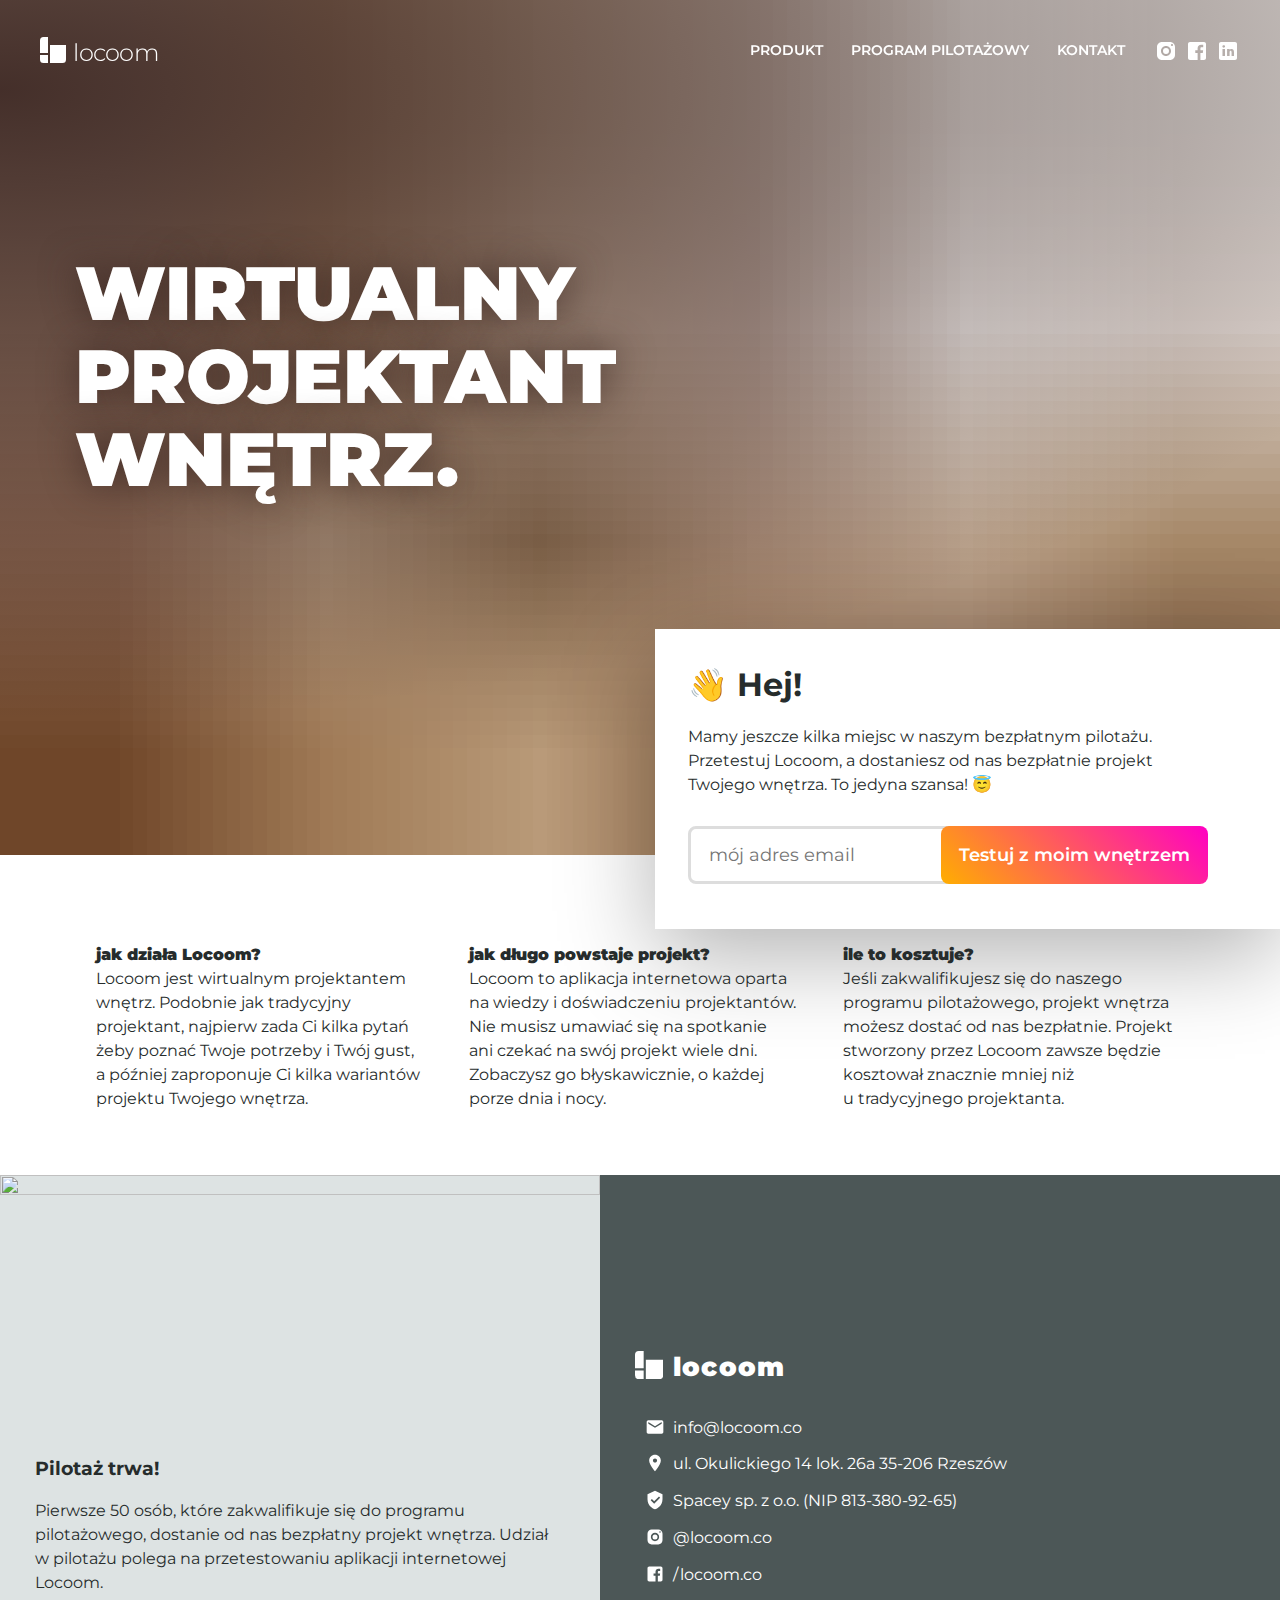
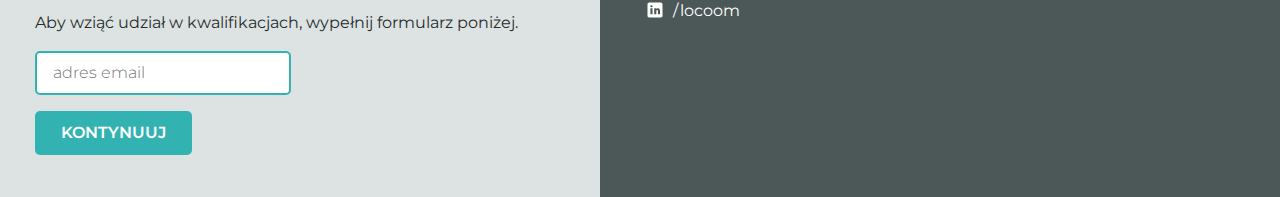
==== index.html @ f7832605 "Fix spelling" ====
<!doctype html>
<html lang="pl" dir="ltr">

<head>
    <title>Locoom. Wirtualny projektant wnętrz</title>
    <link href="https://fonts.googleapis.com/css?family=Montserrat:300,900,600" rel="stylesheet">
    <!-- Global site tag (gtag.js) - Google Analytics -->
    <script>
        window.dataLayer = window.dataLayer || [];
        function gtag() { dataLayer.push(arguments); }

        (function() {
            // Add ?dnt to the search string to opt out of GA
            const doNotTrackUrl = /[?&]dnt($|=|&)/.test(window.location.search);
            if (doNotTrackUrl) {
                document.cookie = 'doNotTrack=true; max-age=' + 60*60*24*365*10;
                return;
            }
            const doNotTrackCookie = /(^|;)\s*doNotTrack=/.test(document.cookie)
            if (doNotTrackCookie) {
                return;
            }

            // Don’t track on local
            const isLocalHost =
                /^(?:localhost|(?:\d+\.){3}\d+)(?:\:\d+)?$/
                .test(window.location.host);
            if (isLocalHost) return;

            const analyticsId = 'UA-132681474-1';
            const analyticsScript = Object.assign(
                document.createElement('script'),
                {
                    src: 'https://www.googletagmanager.com/gtag/js?id=' + analyticsId,
                    async: true,
                }
            );
            document.head.appendChild(analyticsScript);
            gtag('js', new Date());
            gtag('config', analyticsId, {anonymize_ip: true});
        })();
    </script>
    <meta charset="utf-8">
    <meta property="og:title" content="Locoom. Wirtualny projektant wnętrz">
    <meta property="og:description" content="Podobnie jak tradycyjny projektant, Locoom najpierw zada Ci kilka pytań żeby poznać Twoje potrzeby i Twój gust, a później zaproponuje Ci kilka wariantów projektu Twojego wnętrza. Locoom to aplikacja internetowa oparta na wiedzy i doświadczeniu projektantów. Nie musisz umawiać się na spotkanie ani czekać na swój projekt wiele dni. Zobaczysz go błyskawicznie, o każdej porze dnia i nocy. Jeśli zakwalifikujesz się do naszego programu pilotażowego, projekt wnętrza możesz dostać od nas bezpłatnie. Projekt stworzony przez Locoom zawsze będzie kosztował znacznie mniej niż u tradycyjnego projektanta.">
    <meta property="og:image" content="https://locoom.co/hero.jpg">
    <meta name="twitter:card" content="summary_large_image">
    <meta name="twitter:site" content="@locoom.co">
    <meta name="twitter:creator" content="@architectcodes">
    <meta name="description" content="Podobnie jak tradycyjny projektant, Locoom najpierw zada Ci kilka pytań żeby poznać Twoje potrzeby i Twój gust, a później zaproponuje Ci kilka wariantów projektu Twojego wnętrza. Locoom to aplikacja internetowa oparta na wiedzy i doświadczeniu projektantów. Nie musisz umawiać się na spotkanie ani czekać na swój projekt wiele dni. Zobaczysz go błyskawicznie, o każdej porze dnia i nocy. Jeśli zakwalifikujesz się do naszego programu pilotażowego, projekt wnętrza możesz dostać od nas bezpłatnie. Projekt stworzony przez Locoom zawsze będzie kosztował znacznie mniej niż u tradycyjnego projektanta.">
    <meta name="viewport" content="width=device-width, initial-scale=1">
    <link rel="stylesheet" href="/style.css">
    <script src="https://polyfill.io/v3/polyfill.min.js?features=Promise"></script>
</head>
<body>
    <header class="header topMenu__spacer">
        <div class="header__backgroundPreview"></div>
        <div class="header__background"></div>

        <h1 class="header__tagline content">Wirtualny<br />projektant<br />wnętrz.</h1>

        <div class="header__callout callout parallax">
            <h1>👋 Hej!</h1>
            <p>Mamy jeszcze kilka miejsc w&nbsp;naszym bezpłatnym pilotażu. Przetestuj Locoom, a&nbsp;dostaniesz od&nbsp;nas bezpłatnie projekt Twojego wnętrza. To jedyna szansa! 😇</p>
            <form action="https://docs.google.com/forms/d/e/1FAIpQLSdycgx0QwDq-HJFxlUzK7ojCS6kKdoX-I9t9FWDu-A48WLaIg/viewform?usp=pp_url" target="_blank" class="cta__form" data-analytics-label="Header form">
                <input class="cta__emailInput" name="entry.1467209122" placeholder="mój adres email">
                <input type="submit" class="cta" value="Testuj z moim wnętrzem">
            </form>
        </div>


        <script>
            (function() {
                const background = document.querySelector('.header__background');
                const finish = function() {
                    background.classList.remove('header__background--hidden');
                };
                const loader = new Image();
                Promise.all([
                    new Promise(function(resolve) {
                        loader.addEventListener('load', resolve)
                    }),
                    new Promise(function(resolve) {
                        setTimeout(resolve, 500)
                    }),
                ]).then(finish);
                loader.src = '/images/header-background.jpg';
                if (!loader.complete) {
                    background.classList.add('header__background--hidden');
                }
            })();
        </script>
    </header>

    <div class="topMenu topMenu--sticky content__paddingMirror" id="topMenu">
        <div class="content topMenu__content">
            <a class="logo topMenu__logo" href="https://locoom.co" title="Locoom. Wirtualny projektant wnętrz">
                <svg width="26" height="26" viewBox="0 0 26 26"><path d="M8,26 H3.5 A3.5,3.5 0 0,1 0,22.5 V18 H8 Z M0,16 V3.5 A3.5,3.5 0 0,1 3.5,0 H8 V16 Z M10,26 V8 H26 V22.5 A3.5,3.5 0 0,1 22.5,26 Z" fill="currentColor"/></svg>
                <span class="logo__wordmark">Locoom</span>
            </a>

            <input type="checkbox" class="topMenu__toggleCheckbox" id="topMenuToggle">
            <label for="topMenuToggle" class="topMenu__openMenu">
                menu
                <svg width="24" height="24" viewBox="0 0 24 24"><path d="M 2 5 L 2 7 L 22 7 L 22 5 L 2 5 z M 2 11 L 2 13 L 22 13 L 22 11 L 2 11 z M 2 17 L 2 19 L 22 19 L 22 17 L 2 17 z" fill="currentColor"/></svg>
            </label>
            <label for="topMenuToggle" class="topMenu__closeMenu">
                <svg width="24" height="24" viewBox="0 0 24 24"><path d="M 4.7070312 3.2929688 L 3.2929688 4.7070312 L 10.585938 12 L 3.2929688 19.292969 L 4.7070312 20.707031 L 12 13.414062 L 19.292969 20.707031 L 20.707031 19.292969 L 13.414062 12 L 20.707031 4.7070312 L 19.292969 3.2929688 L 12 10.585938 L 4.7070312 3.2929688 z" fill="currentColor"/></svg>
            </label>

            <div class="topMenu__spacer"></div>

            <ul class="topMenu__textOptions">
                <li>
                    <a href="#product">Produkt</a>
                </li>
                <li>
                    <a href="#pilot-program">Program pilotażowy</a>
                </li>
                <li>
                    <a href="#contact">Kontakt</a>
                </li>
            </ul>

            <ul class="topMenu__iconOptions">
                <li>
                    <a href="https://www.instagram.com/locoom.co/" title="Obserwuj nas na Instagramie" target="_blank">
                        <svg width="24" height-"24" viewBox="0 0 24 24"><path d="M 8 3 C 5.239 3 3 5.239 3 8 L 3 16 C 3 18.761 5.239 21 8 21 L 16 21 C 18.761 21 21 18.761 21 16 L 21 8 C 21 5.239 18.761 3 16 3 L 8 3 z M 18 5 C 18.552 5 19 5.448 19 6 C 19 6.552 18.552 7 18 7 C 17.448 7 17 6.552 17 6 C 17 5.448 17.448 5 18 5 z M 12 7 C 14.761 7 17 9.239 17 12 C 17 14.761 14.761 17 12 17 C 9.239 17 7 14.761 7 12 C 7 9.239 9.239 7 12 7 z M 12 9 A 3 3 0 0 0 9 12 A 3 3 0 0 0 12 15 A 3 3 0 0 0 15 12 A 3 3 0 0 0 12 9 z" fill="currentColor"/></svg>
                    </a>
                </li>
                <li>
                    <a href="https://www.facebook.com/locoom.co/" title="Polub nas na Facebooku" target="_blank">
                        <svg width="24" height="24" viewBox="0 0 24 24"><path d="M19,3H5C3.895,3,3,3.895,3,5v14c0,1.105,0.895,2,2,2h7.621v-6.961h-2.343v-2.725h2.343V9.309 c0-2.324,1.421-3.591,3.495-3.591c0.699-0.002,1.397,0.034,2.092,0.105v2.43h-1.428c-1.13,0-1.35,0.534-1.35,1.322v1.735h2.7 l-0.351,2.725h-2.365V21H19c1.105,0,2-0.895,2-2V5C21,3.895,20.105,3,19,3z" fill="currentColor"/></svg>
                    </a>
                </li>
                <li>
                    <a href="https://www.linkedin.com/company/locoom/" title="Obserwuj nas na LinkedIn" target="_blank">
                        <svg width="24" height="24" viewBox="0 0 24 24"><path d="M19,3H5C3.895,3,3,3.895,3,5v14c0,1.105,0.895,2,2,2h14c1.105,0,2-0.895,2-2V5C21,3.895,20.105,3,19,3z M9,17H6.477v-7H9 V17z M7.694,8.717c-0.771,0-1.286-0.514-1.286-1.2s0.514-1.2,1.371-1.2c0.771,0,1.286,0.514,1.286,1.2S8.551,8.717,7.694,8.717z M18,17h-2.442v-3.826c0-1.058-0.651-1.302-0.895-1.302s-1.058,0.163-1.058,1.302c0,0.163,0,3.826,0,3.826h-2.523v-7h2.523v0.977 C13.93,10.407,14.581,10,15.802,10C17.023,10,18,10.977,18,13.174V17z" fill="currentColor"/></svg>
                    </a>
                </li>
            </ul>
        </div>

        <script>
            (function() {
                const topMenu = document.querySelector('#topMenu');
                const topMenuToggle = document.querySelector('#topMenuToggle');

                // Fade on scroll
                let scrolledDown = false;
                function checkScroll() {
                    topMenu.classList.add('topMenu--scrolledRecently');
                    if (window.scrollY > 0 && !scrolledDown) {
                        topMenu.classList.add('topMenu--scrolledDown');
                        scrolledDown = true;
                    } else if (window.scrollY <= 0 && scrolledDown) {
                        topMenu.classList.remove('topMenu--scrolledDown');
                        scrolledDown = false;
                    }
                }
                checkScroll();
                document.addEventListener('scroll', checkScroll);

                // No animation on mobile menu toggle
                function checkUnfolded() {
                    topMenu.classList.remove('topMenu--scrolledRecently');
                    if (topMenuToggle.checked) {
                        topMenu.classList.add('topMenu--unfolded');
                    } else {
                        topMenu.classList.remove('topMenu--unfolded');
                    }
                }
                checkUnfolded();
                topMenuToggle.addEventListener('change', checkUnfolded);

                // Hide menu after picking an option
                topMenu.addEventListener('click', function(event) {
                    if (event.target.tagName !== 'A') return;
                    topMenuToggle.checked = false;
                    checkUnfolded();
                });

                // Apply JS-dependent styles
                topMenu.classList.add('topMenu--withJs');
            })()
        </script>
    </div>

    <div class="features content topMenu__anchorParent">
        <a id="product" class="topMenu__anchor"></a>
        <div class="features__feature">
            <img src="/images/icons8-paint_palette.svg" alt="">
            <h3>jak działa Locoom?</h3>
            <p>Locoom jest wirtualnym projektantem wnętrz. Podobnie jak tradycyjny projektant, najpierw zada Ci kilka pytań żeby poznać Twoje potrzeby i&nbsp;Twój gust, a&nbsp;później zaproponuje Ci kilka wariantów projektu Twojego wnętrza.</p>
        </div>

        <div class="features__feature">
            <img src="/images/icons8-design.svg" alt="">
            <h3>jak długo powstaje projekt?</h3>
            <p>Locoom to&nbsp;aplikacja internetowa oparta na&nbsp;wiedzy i&nbsp;doświadczeniu projektantów. Nie&nbsp;musisz umawiać się na&nbsp;spotkanie ani&nbsp;czekać na&nbsp;swój projekt wiele dni. Zobaczysz go błyskawicznie, o&nbsp;każdej porze dnia i&nbsp;nocy.</p>
        </div>

        <div class="features__feature">
            <img src="/images/icons8-check_all.svg" alt="">
            <h3>ile to kosztuje?</h3>
            <p>Jeśli zakwalifikujesz się do&nbsp;naszego programu pilotażowego, projekt wnętrza możesz dostać od&nbsp;nas bezpłatnie. Projekt stworzony przez&nbsp;Locoom zawsze będzie kosztował znacznie mniej niż u&nbsp;tradycyjnego projektanta.</p>
        </div>
    </div>

    <footer class="footer">
        <div class="footer__filler footer__filler--image1"></div>
        <section class="footer__section footer__section--light footer__section--pilotProgram">
            <img src="/images/footer-filler-image-1.jpg" width="1300" height="531">
            <div class="footer__sectionContent content content--noMaxWidth topMenu__anchorParent">
                <a id="pilot-program" class="topMenu__anchor"></a>
                <h3>Pilotaż trwa!</h3>
                <p>Pierwsze 50&nbsp;osób, które zakwalifikuje&nbsp;się do&nbsp;programu pilotażowego, dostanie od&nbsp;nas bezpłatny projekt wnętrza. Udział w&nbsp;pilotażu polega na&nbsp;przetestowaniu aplikacji internetowej Locoom.</p>
                <p>Aby wziąć udział w&nbsp;kwalifikacjach, wypełnij formularz poniżej.</p>
                <form class="form" action="https://docs.google.com/forms/d/e/1FAIpQLSdycgx0QwDq-HJFxlUzK7ojCS6kKdoX-I9t9FWDu-A48WLaIg/viewform?usp=pp_url" target="_blank" data-analytics-label="Footer form">
                    <input type="email" name="entry.1467209122" placeholder="adres email">
                    <input type="submit" value="Kontynuuj">
                </form>
            </div>
        </section>
        <div class="footer__filler footer__filler--image2"></div>
        <section class="footer__section footer__section--dark">
            <div class="footer__sectionContent content content--noMaxWidth">
                <div class="contactDetails topMenu__anchorParent">
                    <a id="contact" class="topMenu__anchor"></a>
                    <div class="logo contactDetails__logo">
                        <svg width="26" height="26" viewBox="0 0 26 26"><path d="M8,26 H3.5 A3.5,3.5 0 0,1 0,22.5 V18 H8 Z M0,16 V3.5 A3.5,3.5 0 0,1 3.5,0 H8 V16 Z M10,26 V8 H26 V22.5 A3.5,3.5 0 0,1 22.5,26 Z" fill="currentColor"/></svg>
                        <span class="logo__wordmark logo__wordmark--heavy">Locoom</span>
                        <!-- TODO <span class="logo__suffix">sp. z o. o.</span> -->
                    </div>
                    <dl class="contactDetails__details">
                        <a href="mailto:info@locoom.co">
                            <dt>
                                <svg width="24" height="24" viewBox="0 0 24 24"><title>Adres email</title><path d="M20,4H4C2.895,4,2,4.895,2,6v12c0,1.105,0.895,2,2,2h16c1.105,0,2-0.895,2-2V6C22,4.895,21.105,4,20,4z M20,8l-8,5L4,8V6 l8,5l8-5V8z" fill="currentColor" /></svg>
                            </dt>
                            <dl>info@locoom.co</dl>
                        </a>
                        <div>
                            <dt>
                                <svg width="24" height="24" viewBox="0 0 24 24"><title>Siedziba</title><path d="M12,2C8.134,2,5,5.134,5,9c0,5,7,13,7,13s7-8,7-13C19,5.134,15.866,2,12,2z M12,11.5c-1.381,0-2.5-1.119-2.5-2.5 c0-1.381,1.119-2.5,2.5-2.5s2.5,1.119,2.5,2.5C14.5,10.381,13.381,11.5,12,11.5z" fill="currentColor" /></svg>
                            </dt>
                            <dl><span class="nowrap">ul. Okulickiego 14 lok. 26a</span> <span class="nowrap">35-206 Rzeszów</span></dl>
                        </div>
                        <div>
                            <dt>
                                <svg width="24" height="24" viewBox="0 0 24 24"><title>Dane KRS</title><path d="M12,1L3,5c0,0,0,4,0,6c0,7.83,6.439,11.486,9,12c2.561-0.514,9-4.17,9-12c0-2,0-6,0-6L12,1z M11,16.414l-4.185-4.185 l1.414-1.414L11,13.586l5.792-5.792l1.414,1.414L11,16.414z" fill="currentColor" /></svg>
                            </dt>
                            <dl><span class="nowrap">Spacey sp. z o.o.</span> <span class="nowrap">(NIP 813-380-92-65)</span></dl>
                        </div>
                        <a href="https://www.instagram.com/locoom.co/" title="Obserwuj nas na Instagramie" target="_blank">
                            <dt>
                                <svg width="24" height-"24" viewBox="0 0 24 24"><title>Instagram</title><path d="M 8 3 C 5.239 3 3 5.239 3 8 L 3 16 C 3 18.761 5.239 21 8 21 L 16 21 C 18.761 21 21 18.761 21 16 L 21 8 C 21 5.239 18.761 3 16 3 L 8 3 z M 18 5 C 18.552 5 19 5.448 19 6 C 19 6.552 18.552 7 18 7 C 17.448 7 17 6.552 17 6 C 17 5.448 17.448 5 18 5 z M 12 7 C 14.761 7 17 9.239 17 12 C 17 14.761 14.761 17 12 17 C 9.239 17 7 14.761 7 12 C 7 9.239 9.239 7 12 7 z M 12 9 A 3 3 0 0 0 9 12 A 3 3 0 0 0 12 15 A 3 3 0 0 0 15 12 A 3 3 0 0 0 12 9 z" fill="currentColor" /></svg>
                            </dt>
                            <dl>@locoom.co</dl>
                        </a>
                        <a href="https://www.facebook.com/locoom.co/" title="Polub nas na Facebooku" target="_blank">
                            <dt>
                                <svg width="24" height="24" viewBox="0 0 24 24"><title>Facebook</title><path d="M19,3H5C3.895,3,3,3.895,3,5v14c0,1.105,0.895,2,2,2h7.621v-6.961h-2.343v-2.725h2.343V9.309 c0-2.324,1.421-3.591,3.495-3.591c0.699-0.002,1.397,0.034,2.092,0.105v2.43h-1.428c-1.13,0-1.35,0.534-1.35,1.322v1.735h2.7 l-0.351,2.725h-2.365V21H19c1.105,0,2-0.895,2-2V5C21,3.895,20.105,3,19,3z" fill="currentColor" /></svg>
                            </dt>
                            <dl>/&thinsp;locoom.co</dl>
                        </a>
                        <a href="https://www.linkedin.com/company/locoom/" title="Obserwuj nas na LinkedIn" target="_blank">
                            <dt>
                                <svg width="24" height="24" viewBox="0 0 24 24"><title>LinkedIn</title><path d="M19,3H5C3.895,3,3,3.895,3,5v14c0,1.105,0.895,2,2,2h14c1.105,0,2-0.895,2-2V5C21,3.895,20.105,3,19,3z M9,17H6.477v-7H9 V17z M7.694,8.717c-0.771,0-1.286-0.514-1.286-1.2s0.514-1.2,1.371-1.2c0.771,0,1.286,0.514,1.286,1.2S8.551,8.717,7.694,8.717z M18,17h-2.442v-3.826c0-1.058-0.651-1.302-0.895-1.302s-1.058,0.163-1.058,1.302c0,0.163,0,3.826,0,3.826h-2.523v-7h2.523v0.977 C13.93,10.407,14.581,10,15.802,10C17.023,10,18,10.977,18,13.174V17z" fill="currentColor" /></svg>
                            </dt>
                            <dl>/&thinsp;locoom</dl>
                        </a>
                    </dl>
                </div>
            </div>
        </section>
    </footer>

    <script>
        (function () {
            // Form submit analytics
            document.querySelectorAll('form').forEach(function(form) {
                form.addEventListener('submit', function(event) {
                    gtag('event', 'Submit', {
                        event_category: 'Forms',
                        event_label: event.target.getAttribute('data-analytics-label'),
                    });
                });
            })

            // Parallax scrolling
           const parallax = document.querySelectorAll('.parallax');
           function updateScroll() {
               parallax.forEach(function(element) {
                   element.style.top = Math.min(-window.scrollY / 5) + 'px';
               });
           };
           updateScroll
           document.addEventListener('scroll', updateScroll);
        })()
    </script>
</body>
</html>
---- style.css ----
*, *::after, *::before {
    box-sizing: border-box;
    margin: 0;
    padding: 0;
}

:not(br) {
    line-height: 1.5;
}

a {
    text-decoration: none;
}

html, body {
    height: 100%;
}

html {
    font-family: Montserrat, sans-serif;
    color: #262C2C;
}

:focus {
    box-shadow: 0 0 0 4px rgba(74, 213, 213, 0.44);
    outline: none;
}


/* CONTENT */

.content {
    max-width: 1200px;
    width: 100%;
    margin: 0 auto;
}

.content,
.content__paddingMirror {
    padding-left: calc(2vw + 1vh);
    padding-right: calc(2vw + 1vh);
}

.content--noMaxWidth {
    max-width: none
}


/* HEADER */

.header {
    position: relative;
    min-height: 95%;
    background-image: radial-gradient(ellipse 120vw 70vh at 0 10vh,
        rgba(58, 37, 33, 0.9),
        rgba(58, 37, 33, 0));
    display: flex;
    flex-direction: column;
    justify-content: center;
    align-items: flex-start;
    padding-top: calc(2vw + 1vh);
    padding-bottom: calc(2vw + 1vh);
}

.header__backgroundPreview,
.header__background {
    position: absolute;
    top: 0;
    right: 0;
    bottom: 0;
    left: 0;
    z-index: -1;
}

.header__backgroundPreview,
.header__background {
    background-size: cover;
    background-position: center center;
    background-repeat: no-repeat;
}

.header__backgroundPreview {
    background-image: url([data-uri]);
}

.header__background {
    background-image: url(/images/header-background.jpg);
    transition: opacity ease-in-out 1s;
}

.header__background--hidden {
    opacity: 0;
}

.header__tagline {
    font-size: 1em;
    text-shadow: 0 0 0.5em rgba(58, 37, 33, 0.8);
    line-height: 1.1;
    font-weight: 900;
    text-transform: uppercase;
    color: white;
    font-size: calc(3vw + 3vh + 10px);
    margin-top: auto;
    margin-bottom: auto;
    padding-top: calc(55/26 * 24px + 2 * 3vh); /* top menu height */
    padding-bottom: calc(55/26 * 24px + 2 * 3vh); /* top menu height */
    flex: 0;
}

.header__callout {
    align-self: flex-end;
    width: 90vw;
    margin-bottom: calc(-5vh - 5vw);
    margin-top: -10vh;
    float: right;
    padding: 5vw;
    background: white;
    box-shadow: 0 3vh 10vh rgba(0, 0, 0, 0.3);
}

@media screen and (min-width: 650px) and (max-width: 1199px) {
    .header__callout {
        width: 585px;
        padding: 32.5px;
    }
}

@media screen and (min-width: 1200px) {
    .header__callout {
        width: calc(50vw - 15px);
        padding: 32.5px;
        padding-right: calc(50vw - 600px + 32.5px);
    }
}

.header__callout p {
    margin: 1em 0;
}


/* TOP MENU */

.topMenu {
    top: 0;
    left: 0;
    right: 0;
    font-size: 14px;
    text-transform: uppercase;
    font-weight: 600;
    display: flex;
    z-index: 1;
}

.topMenu--sticky:not(.topMenu--withJs) {
    position: absolute;
}

.topMenu--sticky.topMenu--withJs {
    position: fixed;
}

.topMenu--sticky.topMenu--scrolledRecently {
    transition: none .2s ease-in-out;
    transition-property: color, background-color, box-shadow;
}

.topMenu--sticky.topMenu:not(.topMenu--scrolledDown):not(.topMenu--unfolded) {
    color: white;
}

.topMenu--sticky.topMenu--scrolledDown,
.topMenu--sticky.topMenu--unfolded {
    background: white;
    box-shadow: 0 2px 3vh rgba(0, 0, 0, 0.2);
}

.topMenu__logo {
    font-size: 24px;
}

.topMenu__anchor {
    position: absolute;
    top: calc(-24px * 55/26 - 2 * 3vh + 1px); /* logo height + 2 × padding */
    visibility: hidden;
}

.topMenu__anchorParent {
    position: relative;
}

.topMenu__content,
.topMenu__closeMenu,
.topMenu__openMenu {
    padding: 3vh 0;
    box-sizing: content-box;
    min-height: 47px;
}

.topMenu__content {
    position: relative;
}

.topMenu__textOptions,
.topMenu__iconOptions {
    list-style: none;
}

.topMenu__toggleCheckbox {
    position: absolute;
    top: -999999px;
}

.topMenu__openMenu,
.topMenu__closeMenu {
    position: absolute;
    top: 0;
    right: 0;
    display: flex;
    align-items: center;
}

.topMenu__openMenu svg {
    margin-left: 0.8em;
    margin-bottom: 0.1em;
}

.topMenu label {
    cursor: pointer;
    user-select: none;
}

.topMenu a {
    color: inherit;
}

.topMenu a:hover,
.topMenu label:hover {
    opacity: 0.8;
}

.topMenu a:active,
.topMenu li:active {
    opacity: 0.6;
}

.topMenu__textOptions {
    margin: 1em 0;
}

.topMenu__textOptions li {
    margin-right: 1em;
}

.topMenu__textOptions a {
    display: block;
    padding: 0.5em;
}

.topMenu__textOptions li:last-child a {
    margin-right: -0.5em;
}

.topMenu__iconOptions {
    display: flex;
    align-items: center;
}

.topMenu__iconOptions li {
    margin-left: 0.1em;
}

.topMenu__iconOptions li {
    display: block;
}

.topMenu__iconOptions a {
    display: block;
    padding: 0.2em;
}

.topMenu__iconOptions li:last-child a {
    margin-right: -0.2em;
}

.topMenu svg {
    display: block;
}

@media screen and (max-width: 719px) {
    .topMenu__toggleCheckbox:checked~.topMenu__openMenu,
    .topMenu__toggleCheckbox:not(:checked)~.topMenu__closeMenu,
    .topMenu__toggleCheckbox:not(:checked)~.topMenu__textOptions,
    .topMenu__toggleCheckbox:not(:checked)~.topMenu__iconOptions {
        display: none;
    }
}

@media screen and (min-width: 720px) {
    .topMenu__content {
        display: flex;
        flex-direction: row;
        justify-content: space-between;
        align-items: center;
    }

    .topMenu__spacer {
        flex-grow: 1;
    }

    .topMenu__textOptions,
    .topMenu__iconOptions {
        display: flex;
        align-items: center;
    }

    .topMenu__textOptions {
        margin: 0 0.8em;
    }

    .topMenu__openMenu,
    .topMenu__closeMenu {
        display: none;
    }
}


/* LOGO */

.logo {
    display: flex;
    align-items: center;
    text-transform: lowercase;
    font-weight: 300;
    white-space: nowrap;
}

.logo__wordmark {
    padding-left: calc(8/26 * 1em);
    letter-spacing: -0.03em;
    padding-top: 0.2em;
}

.logo__wordmark--heavy {
    font-weight: 900;
    padding-left: calc(10/26 * 1em);
    letter-spacing: 0.05em;
}

.logo__suffix {
    padding-left: 0.3em;
}

.logo svg {
    height: calc(26/24 * 1em);
    width: auto;
}


/* PARALLAX */

.parallax {
    position: relative;
}


/* CTA */

.cta {
    background: linear-gradient(45deg, #ffae00, #ff00c3);
    font-weight: 600;
    color: white;
    display: block;
    border: none;
    animation: cta__wiggle 5s infinite;
    cursor: pointer;
}

.cta,
.cta__emailInput {
    margin: 1vw auto 1vw;
    font-family: inherit;
    font-size: inherit;
    padding: 0.7em 1em;
    border-radius: 8px;
}

.cta:hover,
.cta:focus {
    animation: none;
    transform: scale(1.02);
}

.cta:hover {
    box-shadow: 0 0.5em 1em rgba(0, 0, 0, 0.2);
}

.cta:focus {
    box-shadow:
        0 0 0 100vw rgba(255, 255, 255, 0.15) inset,
        0 0.5em 1em rgba(0, 0, 0, 0.2);
    outline: none;
}

.cta:active {
    box-shadow:
        0 0 100vw rgba(0, 0, 0, 0.1) inset,
        0 0.5em 1em rgba(0, 0, 0, 0.2);
}

.cta__form {
    display: flex;
}

.cta__emailInput {
    display: none;
    flex-grow: 1;
    margin-right: -100px;
    border: 3px solid #ddd;
}

.cta__emailInput:focus {
    outline: none;
    border-color: #ffae00;
}

@media screen and (min-width: 350px) {
    .cta__form {
        font-size: calc(18/16 * 1rem);
    }
}

@media screen and (min-width: 660px) {
    .cta__emailInput {
        display: block;
    }
}

@keyframes cta__wiggle {
    0% {
        transform: none;
        box-shadow: 0 0 0 transparent;
    }

    78% {
        transform: none;
        box-shadow: 0 0 0 transparent;
    }

    80% {
        transform: translateX(3px) rotate(2deg) scale(1.020);
        box-shadow: 0 0.5em 1em rgba(0, 0, 0, 0.2);
    }

    82% {
        transform: translateX(-3px) rotate(-2deg) scale(1.018)
    }

    84% {
        transform: translateX(3px) rotate(2deg) scale(1.016)
    }

    86% {
        transform: translateX(-3px) rotate(-2deg) scale(1.014)
    }

    88% {
        transform: translateX(2px) rotate(1deg) scale(1.012)
    }

    90% {
        transform: translateX(-2px) rotate(-1deg) scale(1.010)
    }

    92% {
        transform: translateX(2px) rotate(1deg) scale(1.008)
    }

    94% {
        transform: translateX(-2px) rotate(-1deg) scale(1.006)
    }

    96% {
        transform: translateX(1px) rotate(0.5deg) scale(1.004)
    }

    98% {
        transform: translateX(-1px) rotate(-0.5deg) scale(1.002)
    }
}


/* FEATURES */

.features {
    margin-bottom: 3em;
    display: flex;
    flex-direction: column;
    align-items: center;
    justify-content: center;
}

.features__feature {
    margin: 3em 0 0;
    width: 100%;
    max-width: 60ch;
}

.features__feature img {
    width: 5em;
    height: auto;
    margin: 0.4em -0.4em;
}

.features__feature h3 {
    font-size: 1em;
    font-weight: 900;
}

@media screen and (min-width: 992px) {
    .features {
        flex-direction: row;
        flex-wrap: wrap;
        align-items: flex-start;
    }

    .features__feature {
        padding: 1em;
        width: 33%;
        max-width: 40ch;
    }
}


/* FOOTER */

.footer p {
    margin: 1em 0;
}

.footer__section {
    display: flex;
    flex-direction: column;
    justify-content: center;
}

.footer__section > img {
    width: 100%;
    height: auto;
}

.footer__section--pilotProgram {
    max-width: 600px;
}

.footer__section--light {
    background: #dde3e3;
}

.footer__section--dark {
    background: #4C5757;
    color: white;
}

.footer__sectionContent {
    padding-top: calc(2vw + 1vh);
    padding-bottom: calc(2vw + 1vh);
}

@media screen and (min-width: 9999px) {
    .footer {
        display: flex;
    }
}

@media screen and (min-width: 550px) {
    .footer {
        display: flex;
    }

    .footer__section {
        width: 50%;
        flex-grow: 1;
    }
}

@media screen and (min-width: 1400px) {
    .footer__section {
        width: auto;
    }

    .footer__section--pilotProgram {
        flex-grow: 50;
    }

    .footer__filler {
        width: 50%;
        background-position: center center;
        background-size: cover;
        flex-grow: 20;
    }

    .footer__filler--image1 {
        background-image: url(/images/footer-filler-image-1.jpg);
    }

    .footer__filler--image2 {
        background-image:
            linear-gradient(to right, rgba(0, 0, 0, 0.2), rgba(0, 0, 0, 0)),
            url(/images/footer-filler-image-2.jpg);
    }

    .footer__section > img {
        display: none;
    }
}


/* FORM */

.form input {
    display: block;
    font: inherit;
    font-weight: 300;
    padding: 0.5em 1em;
    margin: 1em 0 0.5em;
    border-radius: 5px;
    border: 2px solid #33B2B2;
    -webkit-appearance: none;
    -moz-appearance: none;
    appearance: none;
}

.form input:hover {
    border-color: #31C5C5;
}

.form input:active {
    border-color: #2d9191;
}

.form input[type=submit] {
    font-weight: 600;
    background: #33B2B2;
    border: 2px solid transparent;
    color: white;
    text-transform: uppercase;
    padding: 0.5em 1.5em;
    cursor: pointer;
}

.form input[type=submit]:hover {
    background-color: #31C5C5;
}

.form input[type=submit]:active {
    background-color: #2d9191;
}

.form label {
    font-weight: 600;
    margin-bottom: 0;
}


/* CONTACT DETAILS */

.contactDetails {
    display: flex;
    flex-flow: column;
    padding: 0.5rem 0;
    justify-content: center;
}

.contactDetails > * {
    margin: 0.5rem 0;
}

.contactDetails a {
    color: inherit;
}

.contactDetails a:hover {
    opacity: 0.8;
}

.contactDetails__logo {
    font-size: calc(26/16 * 1rem);
}

.contactDetails__details {
    padding: 0.4em 0 0 calc(10/16 * 1rem);
    display: flex;
    flex-flow: column;
}

.contactDetails__details > * {
    display: flex;
    margin: 0.4em 0;
    align-items: center;
}

.contactDetails__details dt {
    margin-right: 0.5em;
}

.contactDetails__details dt svg {
    width: 20px;
    height: auto;
    margin-bottom: -4px;
}


/* UTILS */

.nowrap {
    white-space: nowrap;
}
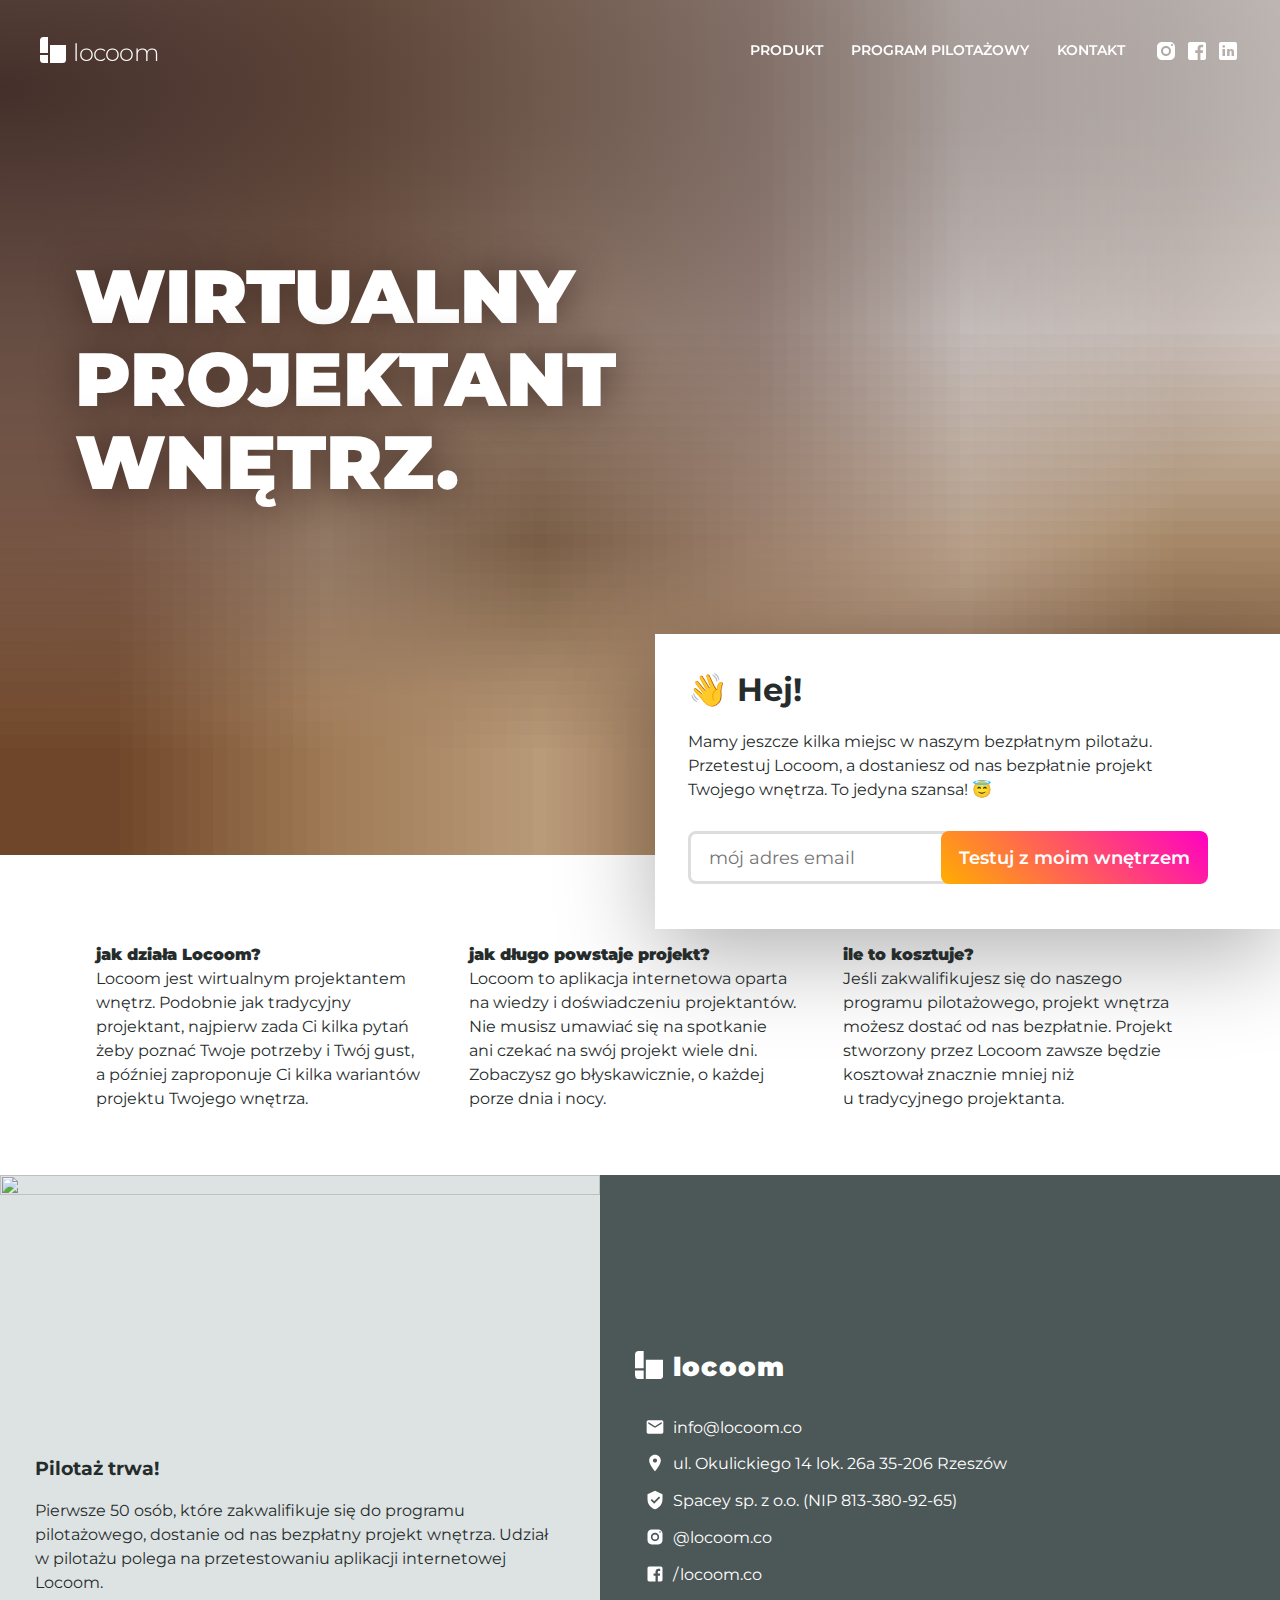
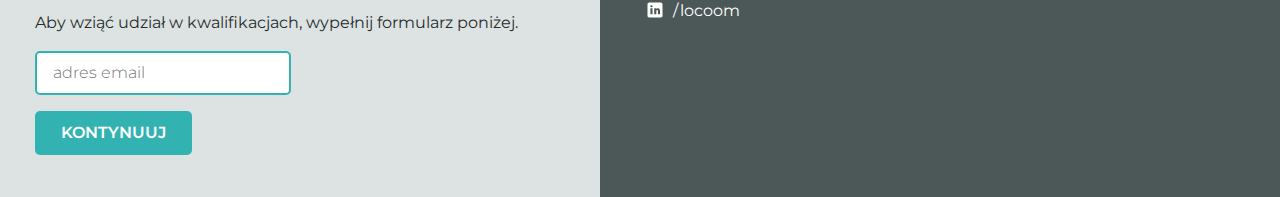
==== commit 2f4130ab: "Improve form submit analytics" ====
--- a/index.html
+++ b/index.html
@@ -233,7 +233,7 @@
                         <!-- TODO <span class="logo__suffix">sp. z o. o.</span> -->
                     </div>
                     <dl class="contactDetails__details">
-                        <a href="mailto:info@locoom.co">
+                        <a href="mailto:info@locoom.co" target="_blank">
                             <dt>
                                 <svg width="24" height="24" viewBox="0 0 24 24"><title>Adres email</title><path d="M20,4H4C2.895,4,2,4.895,2,6v12c0,1.105,0.895,2,2,2h16c1.105,0,2-0.895,2-2V6C22,4.895,21.105,4,20,4z M20,8l-8,5L4,8V6 l8,5l8-5V8z" fill="currentColor" /></svg>
                             </dt>
@@ -280,12 +280,16 @@
             // Form submit analytics
             document.querySelectorAll('form').forEach(function(form) {
                 form.addEventListener('submit', function(event) {
+                    if (typeof window.gtag !== 'function') return;
                     gtag('event', 'Submit', {
                         event_category: 'Forms',
-                        event_label: event.target.getAttribute('data-analytics-label'),
+                        event_label: (
+                            event.target.getAttribute('data-analytics-label') ||
+                            'Unknown form'
+                        ) + ' submitted',
                     });
                 });
-            })
+            });
 
             // Parallax scrolling
            const parallax = document.querySelectorAll('.parallax');
--- a/style.css
+++ b/style.css
@@ -4,10 +4,6 @@
     padding: 0;
 }
 
-:not(br) {
-    line-height: 1.5;
-}
-
 a {
     text-decoration: none;
 }
@@ -19,6 +15,7 @@
 html {
     font-family: Montserrat, sans-serif;
     color: #262C2C;
+    line-height: 1.5;
 }
 
 :focus {
@@ -151,6 +148,10 @@
     z-index: 1;
 }
 
+.topMenu:not(.topMenu--sticky) {
+    position: relative;
+}
+
 .topMenu--sticky:not(.topMenu--withJs) {
     position: absolute;
 }
@@ -235,12 +236,25 @@
 
 .topMenu a:hover,
 .topMenu label:hover {
-    opacity: 0.8;
+    opacity: 0.7;
 }
 
 .topMenu a:active,
 .topMenu li:active {
     opacity: 0.6;
+}
+
+.topMenu--inArticle a,
+.topMenu--inArticle label.topMenu__openMenu {
+    opacity: 0.3;
+}
+
+.topMenu--inArticle a:hover {
+    opacity: 0.8;
+}
+
+.topMenu--inArticle a:active {
+    opacity: 1;
 }
 
 .topMenu__textOptions {
@@ -327,7 +341,7 @@
 /* LOGO */
 
 .logo {
-    display: flex;
+    display: inline-flex;
     align-items: center;
     text-transform: lowercase;
     font-weight: 300;
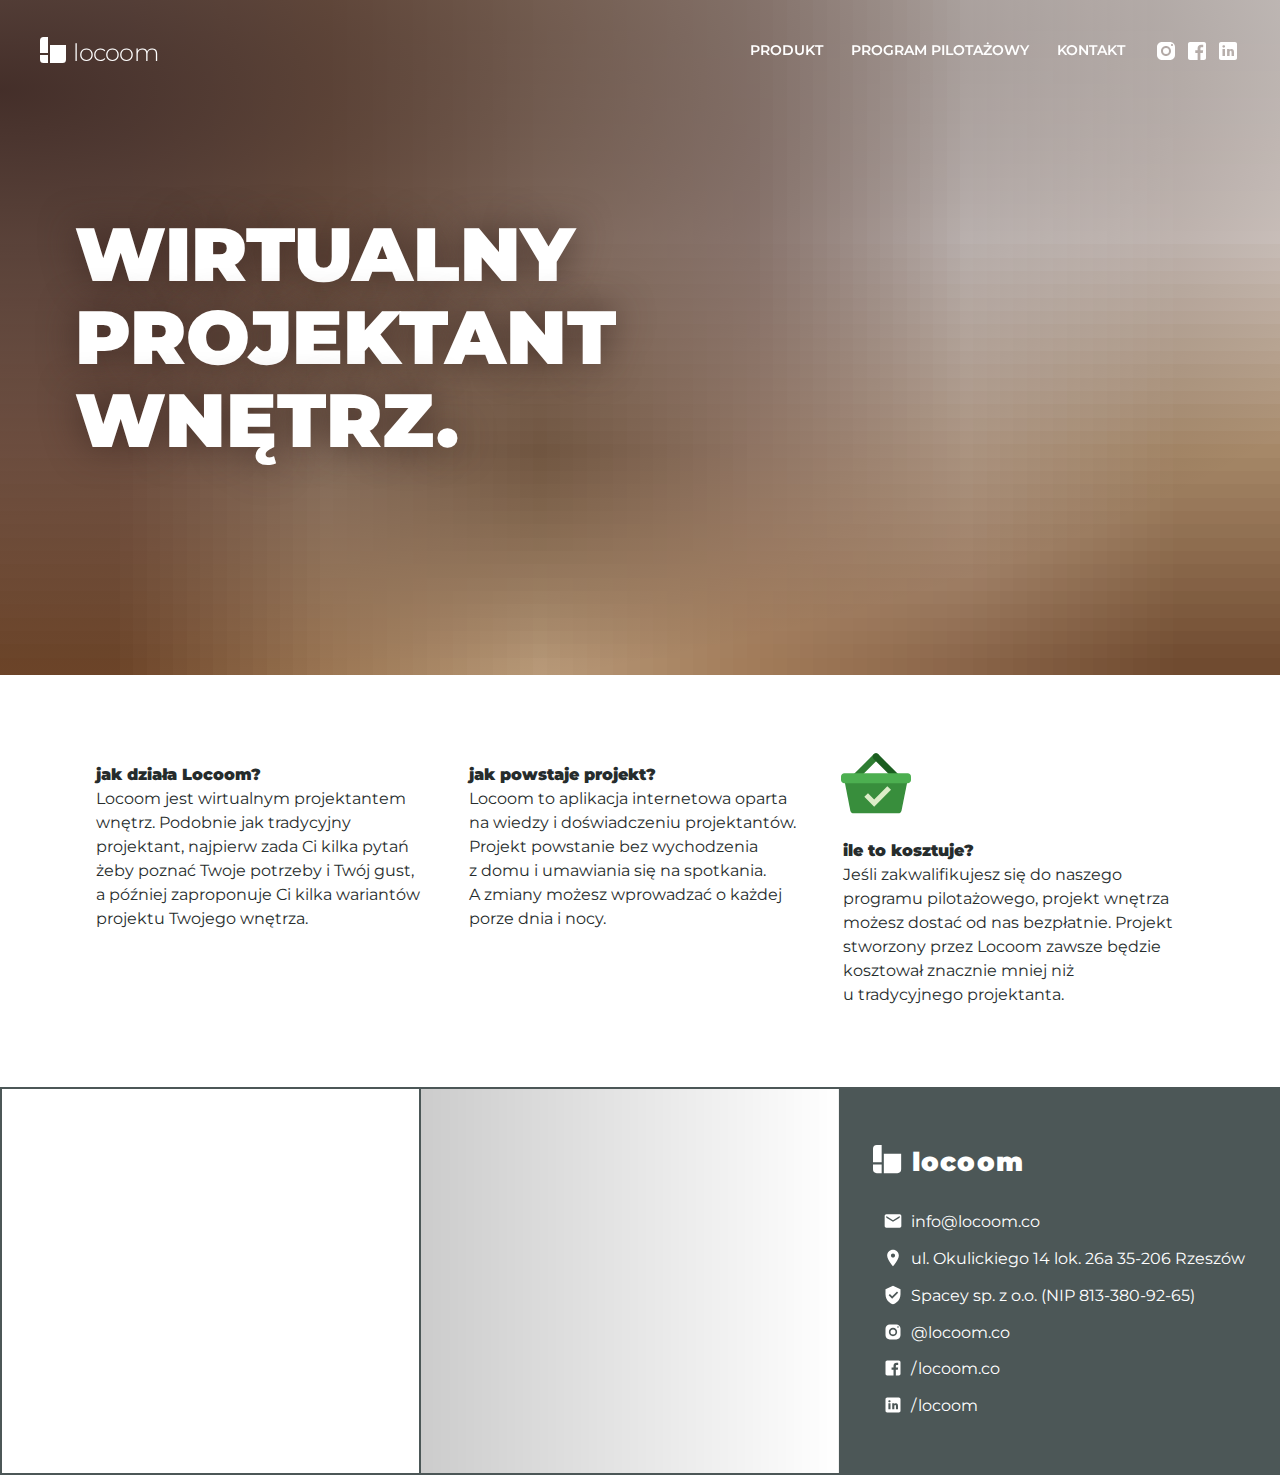
==== commit 44849789: "Remove contest" ====
--- a/index.html
+++ b/index.html
@@ -59,16 +59,6 @@
 
         <h1 class="header__tagline content">Wirtualny<br />projektant<br />wnętrz.</h1>
 
-        <div class="header__callout callout parallax">
-            <h1>👋 Hej!</h1>
-            <p>Mamy jeszcze kilka miejsc w&nbsp;naszym bezpłatnym pilotażu. Przetestuj Locoom, a&nbsp;dostaniesz od&nbsp;nas bezpłatnie projekt Twojego wnętrza. To jedyna szansa! 😇</p>
-            <form action="https://docs.google.com/forms/d/e/1FAIpQLSdycgx0QwDq-HJFxlUzK7ojCS6kKdoX-I9t9FWDu-A48WLaIg/viewform?usp=pp_url" target="_blank" class="cta__form" data-analytics-label="Header form">
-                <input class="cta__emailInput" name="entry.1467209122" placeholder="mój adres email">
-                <input type="submit" class="cta" value="Testuj z moim wnętrzem">
-            </form>
-        </div>
-
-
         <script>
             (function() {
                 const background = document.querySelector('.header__background');
@@ -196,33 +186,22 @@
 
         <div class="features__feature">
             <img src="/images/icons8-design.svg" alt="">
-            <h3>jak długo powstaje projekt?</h3>
-            <p>Locoom to&nbsp;aplikacja internetowa oparta na&nbsp;wiedzy i&nbsp;doświadczeniu projektantów. Nie&nbsp;musisz umawiać się na&nbsp;spotkanie ani&nbsp;czekać na&nbsp;swój projekt wiele dni. Zobaczysz go błyskawicznie, o&nbsp;każdej porze dnia i&nbsp;nocy.</p>
+            <h3>jak powstaje projekt?</h3>
+            <p>Locoom to&nbsp;aplikacja internetowa oparta na&nbsp;wiedzy i&nbsp;doświadczeniu projektantów. Projekt powstanie bez wychodzenia z&nbsp;domu i&nbsp;umawiania się na&nbsp;spotkania. A&nbsp;zmiany możesz wprowadzać o&nbsp;każdej porze dnia i&nbsp;nocy.</p>
         </div>
 
         <div class="features__feature">
-            <img src="/images/icons8-check_all.svg" alt="">
+            <img src="/images/icons8-paid.svg" alt="">
             <h3>ile to kosztuje?</h3>
             <p>Jeśli zakwalifikujesz się do&nbsp;naszego programu pilotażowego, projekt wnętrza możesz dostać od&nbsp;nas bezpłatnie. Projekt stworzony przez&nbsp;Locoom zawsze będzie kosztował znacznie mniej niż u&nbsp;tradycyjnego projektanta.</p>
         </div>
     </div>
 
     <footer class="footer">
-        <div class="footer__filler footer__filler--image1"></div>
-        <section class="footer__section footer__section--light footer__section--pilotProgram">
-            <img src="/images/footer-filler-image-1.jpg" width="1300" height="531">
-            <div class="footer__sectionContent content content--noMaxWidth topMenu__anchorParent">
-                <a id="pilot-program" class="topMenu__anchor"></a>
-                <h3>Pilotaż trwa!</h3>
-                <p>Pierwsze 50&nbsp;osób, które zakwalifikuje&nbsp;się do&nbsp;programu pilotażowego, dostanie od&nbsp;nas bezpłatny projekt wnętrza. Udział w&nbsp;pilotażu polega na&nbsp;przetestowaniu aplikacji internetowej Locoom.</p>
-                <p>Aby wziąć udział w&nbsp;kwalifikacjach, wypełnij formularz poniżej.</p>
-                <form class="form" action="https://docs.google.com/forms/d/e/1FAIpQLSdycgx0QwDq-HJFxlUzK7ojCS6kKdoX-I9t9FWDu-A48WLaIg/viewform?usp=pp_url" target="_blank" data-analytics-label="Footer form">
-                    <input type="email" name="entry.1467209122" placeholder="adres email">
-                    <input type="submit" value="Kontynuuj">
-                </form>
-            </div>
-        </section>
-        <div class="footer__filler footer__filler--image2"></div>
+        <div class="footer__fillerContainer">
+            <div class="footer__filler footer__filler--image1"></div>
+            <div class="footer__filler footer__filler--image2"></div>
+        </div>
         <section class="footer__section footer__section--dark">
             <div class="footer__sectionContent content content--noMaxWidth">
                 <div class="contactDetails topMenu__anchorParent">
@@ -281,26 +260,39 @@
             document.querySelectorAll('form').forEach(function(form) {
                 form.addEventListener('submit', function(event) {
                     if (typeof window.gtag !== 'function') return;
-                    gtag('event', 'Submit', {
+                    const label = (
+                        event.target.getAttribute('data-analytics-label') ||
+                        'Unknown form'
+                    );
+                    gtag('event', 'Form submitted', {
                         event_category: 'Forms',
-                        event_label: (
-                            event.target.getAttribute('data-analytics-label') ||
-                            'Unknown form'
-                        ) + ' submitted',
+                        event_label: label,
                     });
                 });
             });
 
+            // Link analytics
+            document.querySelectorAll('a[href]').forEach(function(link) {
+                link.addEventListener('click', function(event) {
+                    if (typeof window.gtag !== 'function') return;
+                    const category = (link.target === '_blank' ? 'Outbound' : 'Inbound');
+                    gtag('event', 'Link clicked', {
+                        event_category: category,
+                        event_label: link.href,
+                    });
+                });
+            });
+
             // Parallax scrolling
-           const parallax = document.querySelectorAll('.parallax');
-           function updateScroll() {
-               parallax.forEach(function(element) {
-                   element.style.top = Math.min(-window.scrollY / 5) + 'px';
-               });
-           };
-           updateScroll
-           document.addEventListener('scroll', updateScroll);
-        })()
+            const parallax = document.querySelectorAll('.parallax');
+            function updateScroll() {
+                parallax.forEach(function(element) {
+                    element.style.top = Math.min(-window.scrollY / 5) + 'px';
+                });
+            };
+            updateScroll
+            document.addEventListener('scroll', updateScroll);
+        })();
     </script>
 </body>
 </html>
--- a/style.css
+++ b/style.css
@@ -47,7 +47,7 @@
 
 .header {
     position: relative;
-    min-height: 95%;
+    min-height: 75%;
     background-image: radial-gradient(ellipse 120vw 70vh at 0 10vh,
         rgba(58, 37, 33, 0.9),
         rgba(58, 37, 33, 0));
@@ -506,7 +506,7 @@
 /* FEATURES */
 
 .features {
-    margin-bottom: 3em;
+    margin-bottom: 4em;
     display: flex;
     flex-direction: column;
     align-items: center;
@@ -586,31 +586,28 @@
     }
 }
 
-@media screen and (min-width: 550px) {
+@media screen and (min-width: 650px) {
     .footer {
         display: flex;
     }
 
     .footer__section {
-        width: 50%;
-        flex-grow: 1;
-    }
-}
-
-@media screen and (min-width: 1400px) {
-    .footer__section {
-        width: auto;
-    }
-
-    .footer__section--pilotProgram {
-        flex-grow: 50;
+        flex-grow: 0;
+    }
+
+    .footer__fillerContainer {
+        display: flex;
+        flex-direction: column;
+        flex-grow: 20;
+        border-bottom: solid 2px #4C5757;
     }
 
     .footer__filler {
-        width: 50%;
+        height: 50%;
         background-position: center center;
         background-size: cover;
-        flex-grow: 20;
+        border: solid #4C5757;
+        border-width: 2px 0 0 2px;
     }
 
     .footer__filler--image1 {
@@ -621,6 +618,21 @@
         background-image:
             linear-gradient(to right, rgba(0, 0, 0, 0.2), rgba(0, 0, 0, 0)),
             url(/images/footer-filler-image-2.jpg);
+    }
+}
+
+@media screen and (min-width: 992px) {
+    .footer__fillerContainer {
+        flex-direction: row;
+    }
+
+    .footer__filler {
+        height: 100%;
+        width: 50%;
+    }
+
+    .footer__section--pilotProgram {
+        flex-grow: 50;
     }
 
     .footer__section > img {
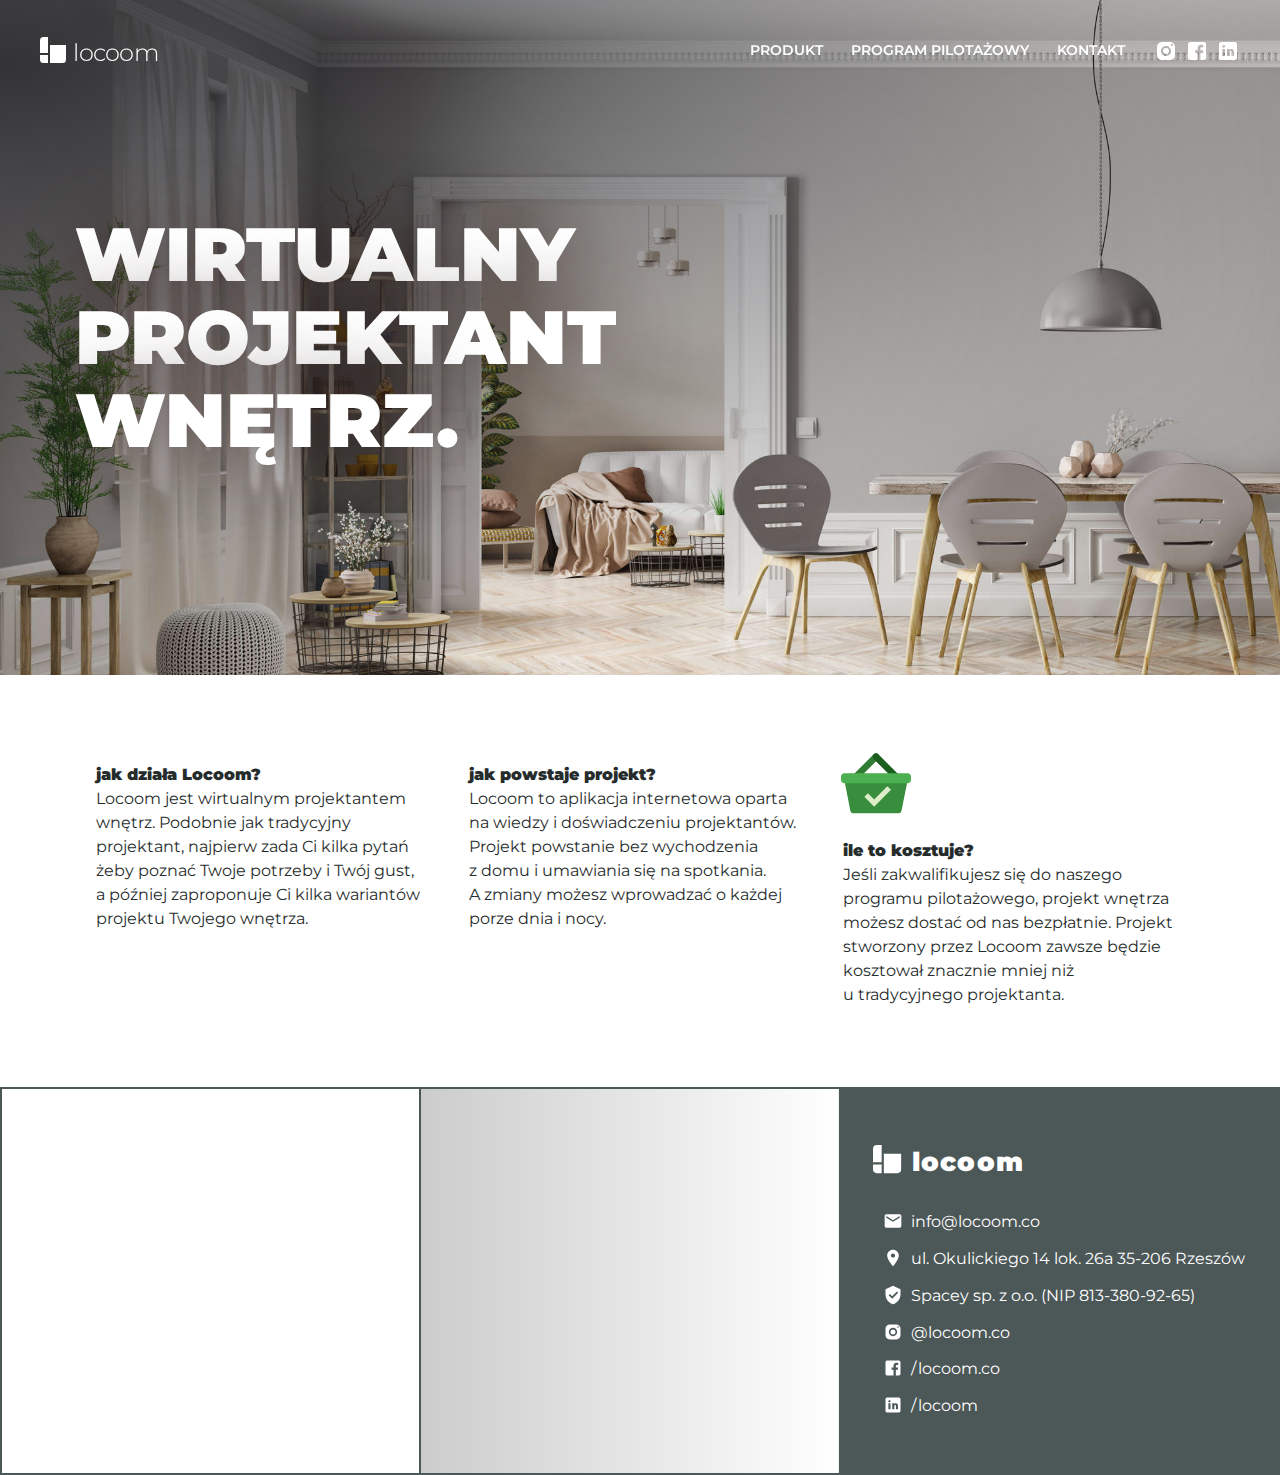
==== commit f555fe3a: "Change top image" ====
--- a/index.html
+++ b/index.html
@@ -54,8 +54,8 @@
 </head>
 <body>
     <header class="header topMenu__spacer">
-        <div class="header__backgroundPreview"></div>
-        <div class="header__background"></div>
+        <div class="header__backgroundPreview parallax"></div>
+        <div class="header__background parallax"></div>
 
         <h1 class="header__tagline content">Wirtualny<br />projektant<br />wnętrz.</h1>
 
@@ -287,7 +287,7 @@
             const parallax = document.querySelectorAll('.parallax');
             function updateScroll() {
                 parallax.forEach(function(element) {
-                    element.style.top = Math.min(-window.scrollY / 5) + 'px';
+                    element.style.transform = 'translateY(' + Math.min(window.scrollY / 4) + 'px)';
                 });
             };
             updateScroll
--- a/style.css
+++ b/style.css
@@ -48,15 +48,16 @@
 .header {
     position: relative;
     min-height: 75%;
-    background-image: radial-gradient(ellipse 120vw 70vh at 0 10vh,
-        rgba(58, 37, 33, 0.9),
-        rgba(58, 37, 33, 0));
+    background-image: radial-gradient(ellipse 120vw 70vh at 0 4em,
+        rgba(40, 41, 45, 0.9),
+        rgba(40, 41, 45, 0));
     display: flex;
     flex-direction: column;
     justify-content: center;
     align-items: flex-start;
     padding-top: calc(2vw + 1vh);
     padding-bottom: calc(2vw + 1vh);
+    overflow: hidden;
 }
 
 .header__backgroundPreview,
@@ -77,7 +78,7 @@
 }
 
 .header__backgroundPreview {
-    background-image: url([data-uri]);
+    background-image: url([data-uri]);
 }
 
 .header__background {
@@ -91,7 +92,7 @@
 
 .header__tagline {
     font-size: 1em;
-    text-shadow: 0 0 0.5em rgba(58, 37, 33, 0.8);
+    text-shadow: 0 0 1em rgba(58, 37, 33, 0.8);
     line-height: 1.1;
     font-weight: 900;
     text-transform: uppercase;
@@ -372,9 +373,7 @@
 
 /* PARALLAX */
 
-.parallax {
-    position: relative;
-}
+.parallax {}
 
 
 /* CTA */
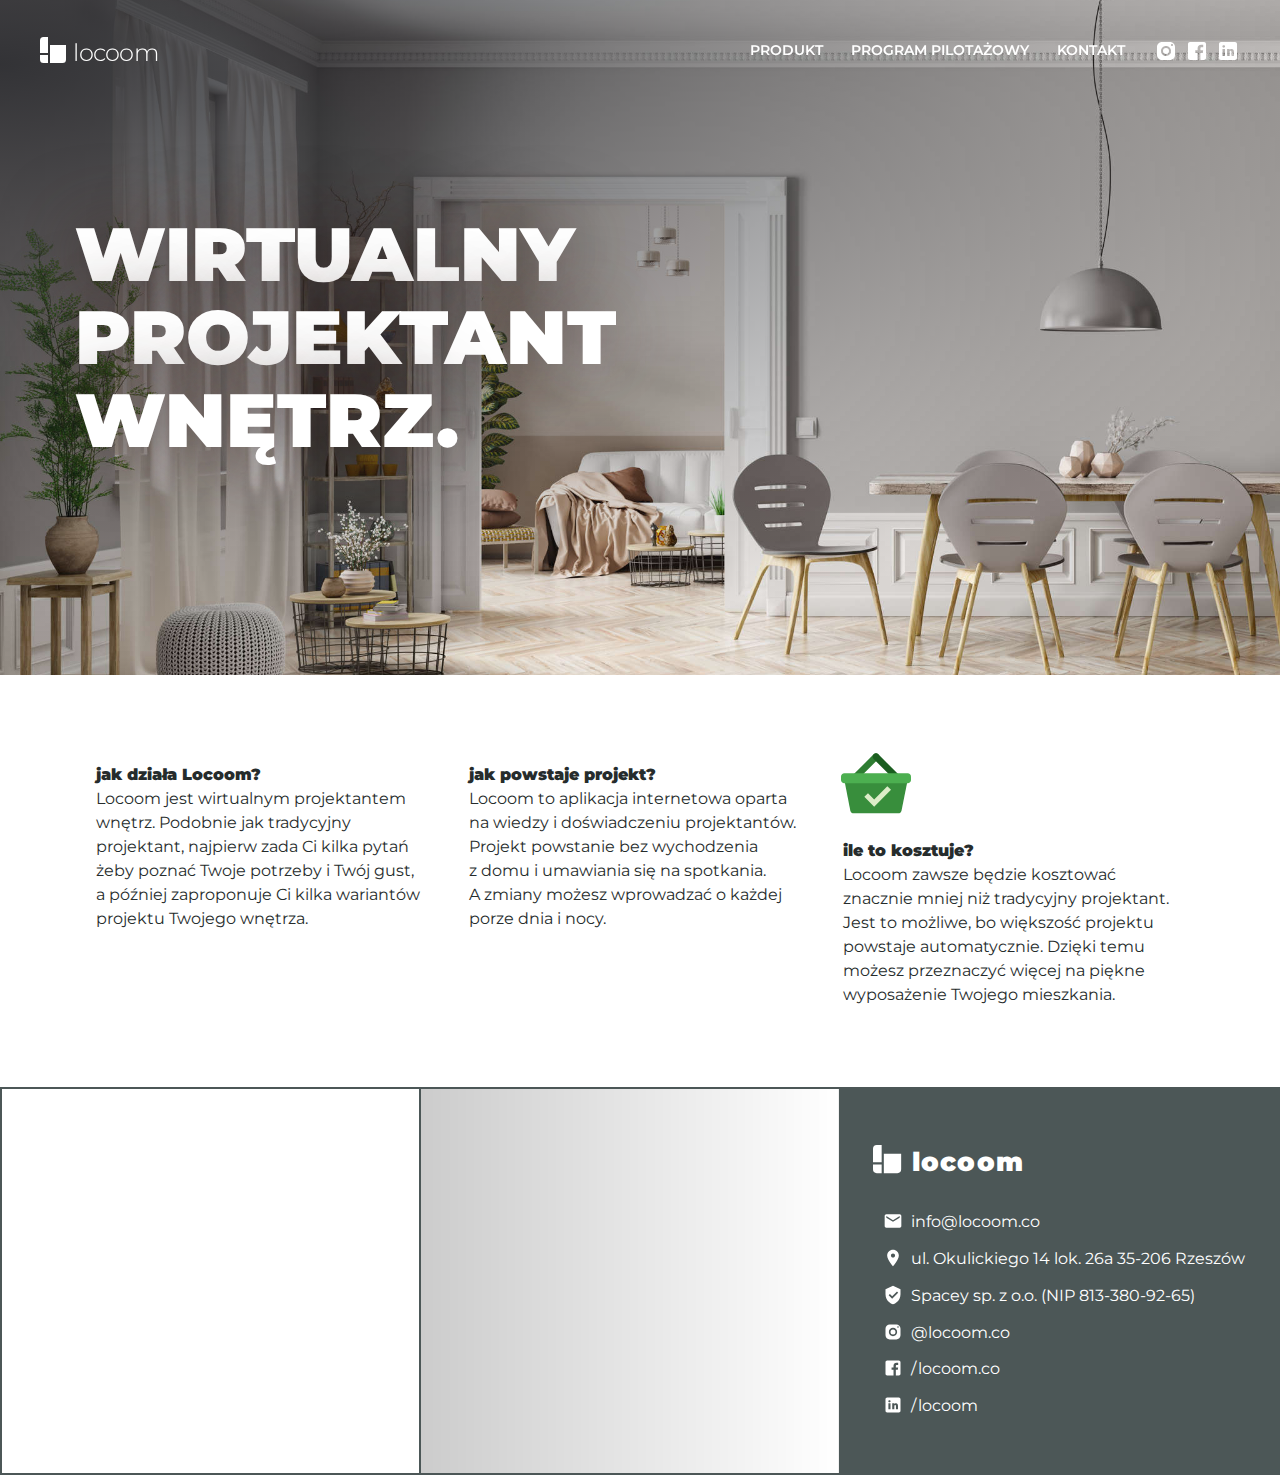
==== commit a56c429c: "Update pricing" ====
--- a/index.html
+++ b/index.html
@@ -193,7 +193,7 @@
         <div class="features__feature">
             <img src="/images/icons8-paid.svg" alt="">
             <h3>ile to kosztuje?</h3>
-            <p>Jeśli zakwalifikujesz się do&nbsp;naszego programu pilotażowego, projekt wnętrza możesz dostać od&nbsp;nas bezpłatnie. Projekt stworzony przez&nbsp;Locoom zawsze będzie kosztował znacznie mniej niż u&nbsp;tradycyjnego projektanta.</p>
+            <p>Locoom zawsze będzie kosztować znacznie mniej niż&nbsp;tradycyjny projektant. Jest to&nbsp;możliwe, bo&nbsp;większość projektu powstaje automatycznie. Dzięki temu możesz przeznaczyć więcej na&nbsp;piękne wyposażenie Twojego mieszkania.</p>
         </div>
     </div>
 
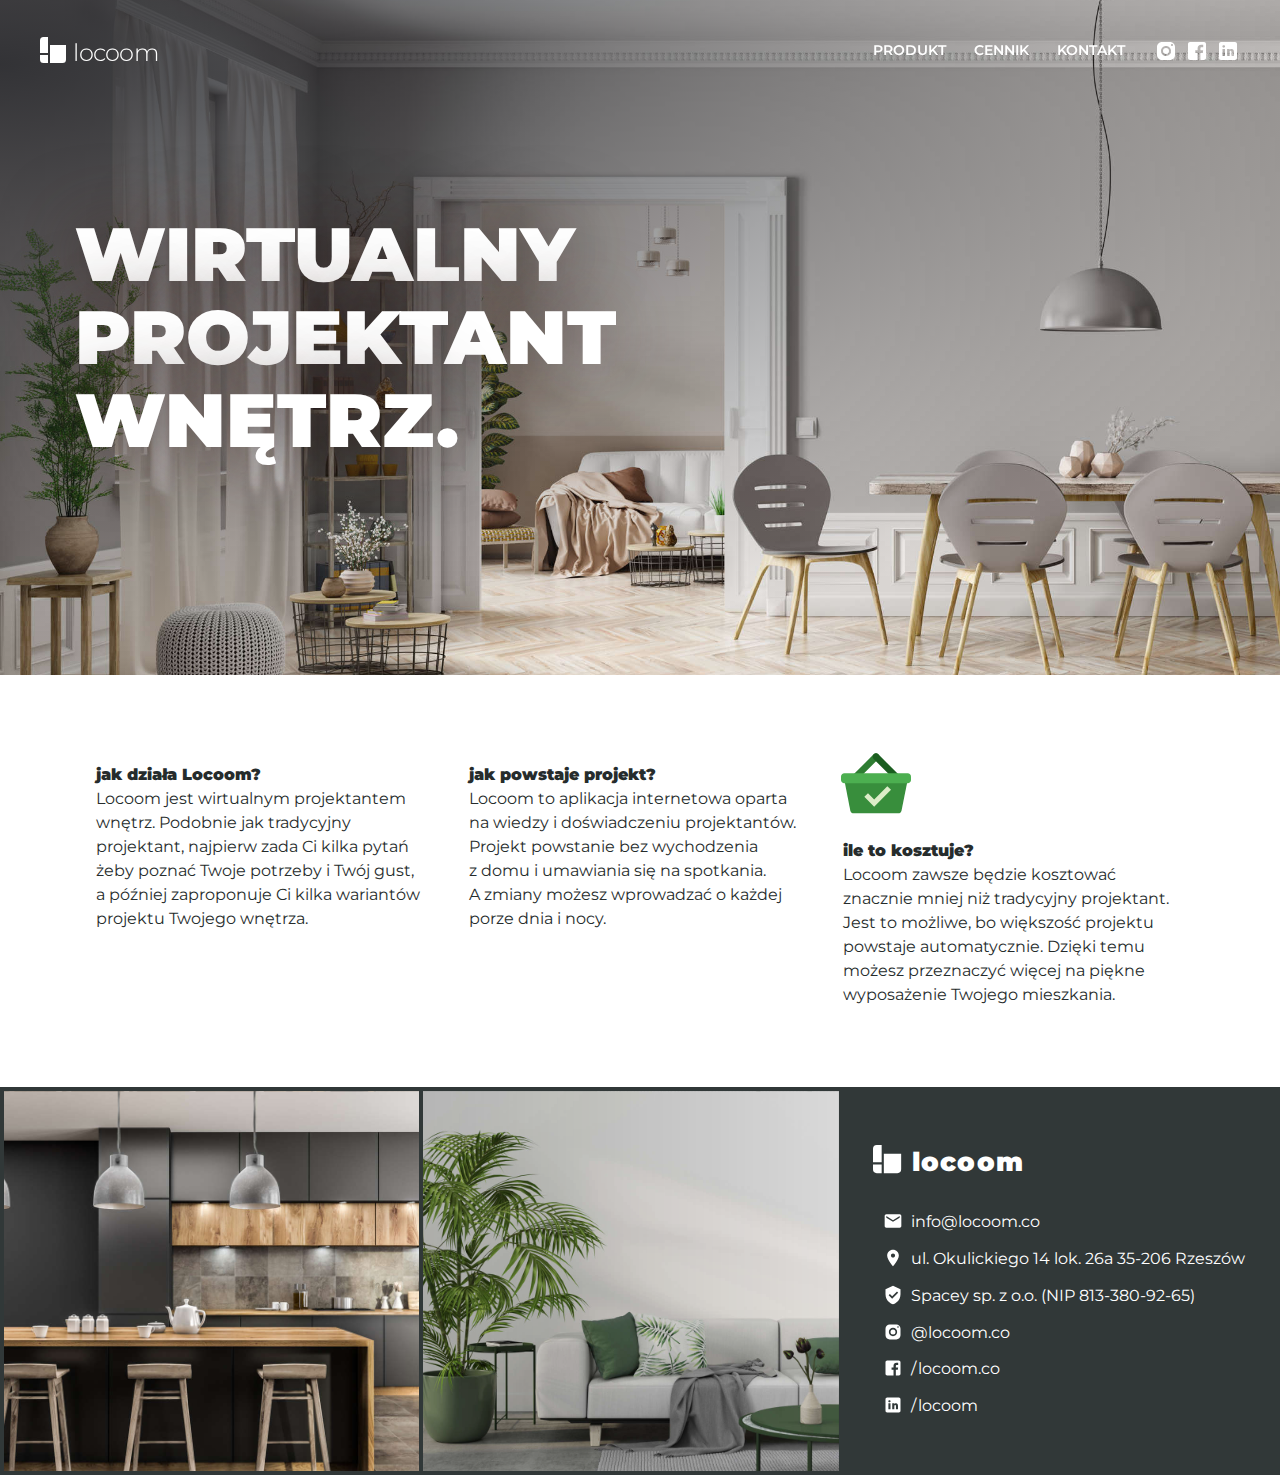
==== commit 65c47673: "Update menu" ====
--- a/index.html
+++ b/index.html
@@ -105,7 +105,7 @@
                     <a href="#product">Produkt</a>
                 </li>
                 <li>
-                    <a href="#pilot-program">Program pilotażowy</a>
+                    <a href="#pricing">Cennik</a>
                 </li>
                 <li>
                     <a href="#contact">Kontakt</a>
@@ -190,7 +190,7 @@
             <p>Locoom to&nbsp;aplikacja internetowa oparta na&nbsp;wiedzy i&nbsp;doświadczeniu projektantów. Projekt powstanie bez wychodzenia z&nbsp;domu i&nbsp;umawiania się na&nbsp;spotkania. A&nbsp;zmiany możesz wprowadzać o&nbsp;każdej porze dnia i&nbsp;nocy.</p>
         </div>
 
-        <div class="features__feature">
+        <div class="features__feature" id="pricing">
             <img src="/images/icons8-paid.svg" alt="">
             <h3>ile to kosztuje?</h3>
             <p>Locoom zawsze będzie kosztować znacznie mniej niż&nbsp;tradycyjny projektant. Jest to&nbsp;możliwe, bo&nbsp;większość projektu powstaje automatycznie. Dzięki temu możesz przeznaczyć więcej na&nbsp;piękne wyposażenie Twojego mieszkania.</p>
--- a/style.css
+++ b/style.css
@@ -570,7 +570,7 @@
 }
 
 .footer__section--dark {
-    background: #4C5757;
+    background: #313838;
     color: white;
 }
 
@@ -598,15 +598,15 @@
         display: flex;
         flex-direction: column;
         flex-grow: 20;
-        border-bottom: solid 2px #4C5757;
+        border-bottom: solid 4px #313838;
     }
 
     .footer__filler {
-        height: 50%;
+        height: 100%;
         background-position: center center;
         background-size: cover;
-        border: solid #4C5757;
-        border-width: 2px 0 0 2px;
+        border: solid #313838;
+        border-width: 4px 0 0 4px;
     }
 
     .footer__filler--image1 {
@@ -614,6 +614,8 @@
     }
 
     .footer__filler--image2 {
+        display: none;
+        background-position: 30% 50%;
         background-image:
             linear-gradient(to right, rgba(0, 0, 0, 0.2), rgba(0, 0, 0, 0)),
             url(/images/footer-filler-image-2.jpg);
@@ -626,8 +628,11 @@
     }
 
     .footer__filler {
-        height: 100%;
         width: 50%;
+    }
+
+    .footer__filler--image2 {
+        display: initial;
     }
 
     .footer__section--pilotProgram {
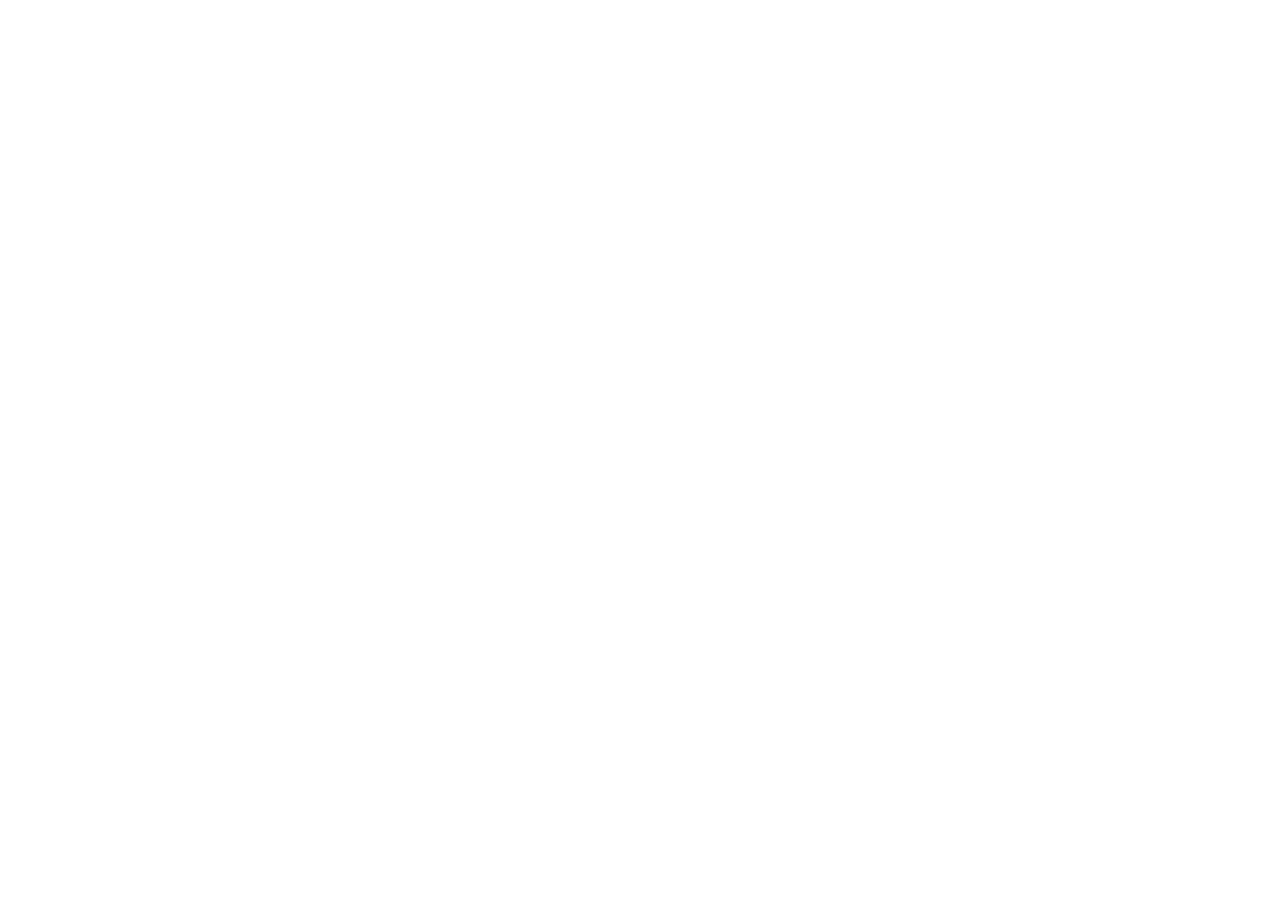
==== commit 775fb025: "Update index.html" ====
--- a/index.html
+++ b/index.html
@@ -1,298 +1,8 @@
-<!doctype html>
-<html lang="pl" dir="ltr">
-
-<head>
-    <title>Locoom. Wirtualny projektant wnętrz</title>
-    <link href="https://fonts.googleapis.com/css?family=Montserrat:300,900,600" rel="stylesheet">
-    <!-- Global site tag (gtag.js) - Google Analytics -->
-    <script>
-        window.dataLayer = window.dataLayer || [];
-        function gtag() { dataLayer.push(arguments); }
-
-        (function() {
-            // Add ?dnt to the search string to opt out of GA
-            const doNotTrackUrl = /[?&]dnt($|=|&)/.test(window.location.search);
-            if (doNotTrackUrl) {
-                document.cookie = 'doNotTrack=true; max-age=' + 60*60*24*365*10;
-                return;
-            }
-            const doNotTrackCookie = /(^|;)\s*doNotTrack=/.test(document.cookie)
-            if (doNotTrackCookie) {
-                return;
-            }
-
-            // Don’t track on local
-            const isLocalHost =
-                /^(?:localhost|(?:\d+\.){3}\d+)(?:\:\d+)?$/
-                .test(window.location.host);
-            if (isLocalHost) return;
-
-            const analyticsId = 'UA-132681474-1';
-            const analyticsScript = Object.assign(
-                document.createElement('script'),
-                {
-                    src: 'https://www.googletagmanager.com/gtag/js?id=' + analyticsId,
-                    async: true,
-                }
-            );
-            document.head.appendChild(analyticsScript);
-            gtag('js', new Date());
-            gtag('config', analyticsId, {anonymize_ip: true});
-        })();
-    </script>
-    <meta charset="utf-8">
-    <meta property="og:title" content="Locoom. Wirtualny projektant wnętrz">
-    <meta property="og:description" content="Podobnie jak tradycyjny projektant, Locoom najpierw zada Ci kilka pytań żeby poznać Twoje potrzeby i Twój gust, a później zaproponuje Ci kilka wariantów projektu Twojego wnętrza. Locoom to aplikacja internetowa oparta na wiedzy i doświadczeniu projektantów. Nie musisz umawiać się na spotkanie ani czekać na swój projekt wiele dni. Zobaczysz go błyskawicznie, o każdej porze dnia i nocy. Jeśli zakwalifikujesz się do naszego programu pilotażowego, projekt wnętrza możesz dostać od nas bezpłatnie. Projekt stworzony przez Locoom zawsze będzie kosztował znacznie mniej niż u tradycyjnego projektanta.">
-    <meta property="og:image" content="https://locoom.co/hero.jpg">
-    <meta name="twitter:card" content="summary_large_image">
-    <meta name="twitter:site" content="@locoom.co">
-    <meta name="twitter:creator" content="@architectcodes">
-    <meta name="description" content="Podobnie jak tradycyjny projektant, Locoom najpierw zada Ci kilka pytań żeby poznać Twoje potrzeby i Twój gust, a później zaproponuje Ci kilka wariantów projektu Twojego wnętrza. Locoom to aplikacja internetowa oparta na wiedzy i doświadczeniu projektantów. Nie musisz umawiać się na spotkanie ani czekać na swój projekt wiele dni. Zobaczysz go błyskawicznie, o każdej porze dnia i nocy. Jeśli zakwalifikujesz się do naszego programu pilotażowego, projekt wnętrza możesz dostać od nas bezpłatnie. Projekt stworzony przez Locoom zawsze będzie kosztował znacznie mniej niż u tradycyjnego projektanta.">
-    <meta name="viewport" content="width=device-width, initial-scale=1">
-    <link rel="stylesheet" href="/style.css">
-    <script src="https://polyfill.io/v3/polyfill.min.js?features=Promise"></script>
-</head>
-<body>
-    <header class="header topMenu__spacer">
-        <div class="header__backgroundPreview parallax"></div>
-        <div class="header__background parallax"></div>
-
-        <h1 class="header__tagline content">Wirtualny<br />projektant<br />wnętrz.</h1>
-
-        <script>
-            (function() {
-                const background = document.querySelector('.header__background');
-                const finish = function() {
-                    background.classList.remove('header__background--hidden');
-                };
-                const loader = new Image();
-                Promise.all([
-                    new Promise(function(resolve) {
-                        loader.addEventListener('load', resolve)
-                    }),
-                    new Promise(function(resolve) {
-                        setTimeout(resolve, 500)
-                    }),
-                ]).then(finish);
-                loader.src = '/images/header-background.jpg';
-                if (!loader.complete) {
-                    background.classList.add('header__background--hidden');
-                }
-            })();
-        </script>
-    </header>
-
-    <div class="topMenu topMenu--sticky content__paddingMirror" id="topMenu">
-        <div class="content topMenu__content">
-            <a class="logo topMenu__logo" href="https://locoom.co" title="Locoom. Wirtualny projektant wnętrz">
-                <svg width="26" height="26" viewBox="0 0 26 26"><path d="M8,26 H3.5 A3.5,3.5 0 0,1 0,22.5 V18 H8 Z M0,16 V3.5 A3.5,3.5 0 0,1 3.5,0 H8 V16 Z M10,26 V8 H26 V22.5 A3.5,3.5 0 0,1 22.5,26 Z" fill="currentColor"/></svg>
-                <span class="logo__wordmark">Locoom</span>
-            </a>
-
-            <input type="checkbox" class="topMenu__toggleCheckbox" id="topMenuToggle">
-            <label for="topMenuToggle" class="topMenu__openMenu">
-                menu
-                <svg width="24" height="24" viewBox="0 0 24 24"><path d="M 2 5 L 2 7 L 22 7 L 22 5 L 2 5 z M 2 11 L 2 13 L 22 13 L 22 11 L 2 11 z M 2 17 L 2 19 L 22 19 L 22 17 L 2 17 z" fill="currentColor"/></svg>
-            </label>
-            <label for="topMenuToggle" class="topMenu__closeMenu">
-                <svg width="24" height="24" viewBox="0 0 24 24"><path d="M 4.7070312 3.2929688 L 3.2929688 4.7070312 L 10.585938 12 L 3.2929688 19.292969 L 4.7070312 20.707031 L 12 13.414062 L 19.292969 20.707031 L 20.707031 19.292969 L 13.414062 12 L 20.707031 4.7070312 L 19.292969 3.2929688 L 12 10.585938 L 4.7070312 3.2929688 z" fill="currentColor"/></svg>
-            </label>
-
-            <div class="topMenu__spacer"></div>
-
-            <ul class="topMenu__textOptions">
-                <li>
-                    <a href="#product">Produkt</a>
-                </li>
-                <li>
-                    <a href="#pricing">Cennik</a>
-                </li>
-                <li>
-                    <a href="#contact">Kontakt</a>
-                </li>
-            </ul>
-
-            <ul class="topMenu__iconOptions">
-                <li>
-                    <a href="https://www.instagram.com/locoom.co/" title="Obserwuj nas na Instagramie" target="_blank">
-                        <svg width="24" height-"24" viewBox="0 0 24 24"><path d="M 8 3 C 5.239 3 3 5.239 3 8 L 3 16 C 3 18.761 5.239 21 8 21 L 16 21 C 18.761 21 21 18.761 21 16 L 21 8 C 21 5.239 18.761 3 16 3 L 8 3 z M 18 5 C 18.552 5 19 5.448 19 6 C 19 6.552 18.552 7 18 7 C 17.448 7 17 6.552 17 6 C 17 5.448 17.448 5 18 5 z M 12 7 C 14.761 7 17 9.239 17 12 C 17 14.761 14.761 17 12 17 C 9.239 17 7 14.761 7 12 C 7 9.239 9.239 7 12 7 z M 12 9 A 3 3 0 0 0 9 12 A 3 3 0 0 0 12 15 A 3 3 0 0 0 15 12 A 3 3 0 0 0 12 9 z" fill="currentColor"/></svg>
-                    </a>
-                </li>
-                <li>
-                    <a href="https://www.facebook.com/locoom.co/" title="Polub nas na Facebooku" target="_blank">
-                        <svg width="24" height="24" viewBox="0 0 24 24"><path d="M19,3H5C3.895,3,3,3.895,3,5v14c0,1.105,0.895,2,2,2h7.621v-6.961h-2.343v-2.725h2.343V9.309 c0-2.324,1.421-3.591,3.495-3.591c0.699-0.002,1.397,0.034,2.092,0.105v2.43h-1.428c-1.13,0-1.35,0.534-1.35,1.322v1.735h2.7 l-0.351,2.725h-2.365V21H19c1.105,0,2-0.895,2-2V5C21,3.895,20.105,3,19,3z" fill="currentColor"/></svg>
-                    </a>
-                </li>
-                <li>
-                    <a href="https://www.linkedin.com/company/locoom/" title="Obserwuj nas na LinkedIn" target="_blank">
-                        <svg width="24" height="24" viewBox="0 0 24 24"><path d="M19,3H5C3.895,3,3,3.895,3,5v14c0,1.105,0.895,2,2,2h14c1.105,0,2-0.895,2-2V5C21,3.895,20.105,3,19,3z M9,17H6.477v-7H9 V17z M7.694,8.717c-0.771,0-1.286-0.514-1.286-1.2s0.514-1.2,1.371-1.2c0.771,0,1.286,0.514,1.286,1.2S8.551,8.717,7.694,8.717z M18,17h-2.442v-3.826c0-1.058-0.651-1.302-0.895-1.302s-1.058,0.163-1.058,1.302c0,0.163,0,3.826,0,3.826h-2.523v-7h2.523v0.977 C13.93,10.407,14.581,10,15.802,10C17.023,10,18,10.977,18,13.174V17z" fill="currentColor"/></svg>
-                    </a>
-                </li>
-            </ul>
-        </div>
-
-        <script>
-            (function() {
-                const topMenu = document.querySelector('#topMenu');
-                const topMenuToggle = document.querySelector('#topMenuToggle');
-
-                // Fade on scroll
-                let scrolledDown = false;
-                function checkScroll() {
-                    topMenu.classList.add('topMenu--scrolledRecently');
-                    if (window.scrollY > 0 && !scrolledDown) {
-                        topMenu.classList.add('topMenu--scrolledDown');
-                        scrolledDown = true;
-                    } else if (window.scrollY <= 0 && scrolledDown) {
-                        topMenu.classList.remove('topMenu--scrolledDown');
-                        scrolledDown = false;
-                    }
-                }
-                checkScroll();
-                document.addEventListener('scroll', checkScroll);
-
-                // No animation on mobile menu toggle
-                function checkUnfolded() {
-                    topMenu.classList.remove('topMenu--scrolledRecently');
-                    if (topMenuToggle.checked) {
-                        topMenu.classList.add('topMenu--unfolded');
-                    } else {
-                        topMenu.classList.remove('topMenu--unfolded');
-                    }
-                }
-                checkUnfolded();
-                topMenuToggle.addEventListener('change', checkUnfolded);
-
-                // Hide menu after picking an option
-                topMenu.addEventListener('click', function(event) {
-                    if (event.target.tagName !== 'A') return;
-                    topMenuToggle.checked = false;
-                    checkUnfolded();
-                });
-
-                // Apply JS-dependent styles
-                topMenu.classList.add('topMenu--withJs');
-            })()
-        </script>
-    </div>
-
-    <div class="features content topMenu__anchorParent">
-        <a id="product" class="topMenu__anchor"></a>
-        <div class="features__feature">
-            <img src="/images/icons8-paint_palette.svg" alt="">
-            <h3>jak działa Locoom?</h3>
-            <p>Locoom jest wirtualnym projektantem wnętrz. Podobnie jak tradycyjny projektant, najpierw zada Ci kilka pytań żeby poznać Twoje potrzeby i&nbsp;Twój gust, a&nbsp;później zaproponuje Ci kilka wariantów projektu Twojego wnętrza.</p>
-        </div>
-
-        <div class="features__feature">
-            <img src="/images/icons8-design.svg" alt="">
-            <h3>jak powstaje projekt?</h3>
-            <p>Locoom to&nbsp;aplikacja internetowa oparta na&nbsp;wiedzy i&nbsp;doświadczeniu projektantów. Projekt powstanie bez wychodzenia z&nbsp;domu i&nbsp;umawiania się na&nbsp;spotkania. A&nbsp;zmiany możesz wprowadzać o&nbsp;każdej porze dnia i&nbsp;nocy.</p>
-        </div>
-
-        <div class="features__feature" id="pricing">
-            <img src="/images/icons8-paid.svg" alt="">
-            <h3>ile to kosztuje?</h3>
-            <p>Locoom zawsze będzie kosztować znacznie mniej niż&nbsp;tradycyjny projektant. Jest to&nbsp;możliwe, bo&nbsp;większość projektu powstaje automatycznie. Dzięki temu możesz przeznaczyć więcej na&nbsp;piękne wyposażenie Twojego mieszkania.</p>
-        </div>
-    </div>
-
-    <footer class="footer">
-        <div class="footer__fillerContainer">
-            <div class="footer__filler footer__filler--image1"></div>
-            <div class="footer__filler footer__filler--image2"></div>
-        </div>
-        <section class="footer__section footer__section--dark">
-            <div class="footer__sectionContent content content--noMaxWidth">
-                <div class="contactDetails topMenu__anchorParent">
-                    <a id="contact" class="topMenu__anchor"></a>
-                    <div class="logo contactDetails__logo">
-                        <svg width="26" height="26" viewBox="0 0 26 26"><path d="M8,26 H3.5 A3.5,3.5 0 0,1 0,22.5 V18 H8 Z M0,16 V3.5 A3.5,3.5 0 0,1 3.5,0 H8 V16 Z M10,26 V8 H26 V22.5 A3.5,3.5 0 0,1 22.5,26 Z" fill="currentColor"/></svg>
-                        <span class="logo__wordmark logo__wordmark--heavy">Locoom</span>
-                        <!-- TODO <span class="logo__suffix">sp. z o. o.</span> -->
-                    </div>
-                    <dl class="contactDetails__details">
-                        <a href="mailto:info@locoom.co" target="_blank">
-                            <dt>
-                                <svg width="24" height="24" viewBox="0 0 24 24"><title>Adres email</title><path d="M20,4H4C2.895,4,2,4.895,2,6v12c0,1.105,0.895,2,2,2h16c1.105,0,2-0.895,2-2V6C22,4.895,21.105,4,20,4z M20,8l-8,5L4,8V6 l8,5l8-5V8z" fill="currentColor" /></svg>
-                            </dt>
-                            <dl>info@locoom.co</dl>
-                        </a>
-                        <div>
-                            <dt>
-                                <svg width="24" height="24" viewBox="0 0 24 24"><title>Siedziba</title><path d="M12,2C8.134,2,5,5.134,5,9c0,5,7,13,7,13s7-8,7-13C19,5.134,15.866,2,12,2z M12,11.5c-1.381,0-2.5-1.119-2.5-2.5 c0-1.381,1.119-2.5,2.5-2.5s2.5,1.119,2.5,2.5C14.5,10.381,13.381,11.5,12,11.5z" fill="currentColor" /></svg>
-                            </dt>
-                            <dl><span class="nowrap">ul. Okulickiego 14 lok. 26a</span> <span class="nowrap">35-206 Rzeszów</span></dl>
-                        </div>
-                        <div>
-                            <dt>
-                                <svg width="24" height="24" viewBox="0 0 24 24"><title>Dane KRS</title><path d="M12,1L3,5c0,0,0,4,0,6c0,7.83,6.439,11.486,9,12c2.561-0.514,9-4.17,9-12c0-2,0-6,0-6L12,1z M11,16.414l-4.185-4.185 l1.414-1.414L11,13.586l5.792-5.792l1.414,1.414L11,16.414z" fill="currentColor" /></svg>
-                            </dt>
-                            <dl><span class="nowrap">Spacey sp. z o.o.</span> <span class="nowrap">(NIP 813-380-92-65)</span></dl>
-                        </div>
-                        <a href="https://www.instagram.com/locoom.co/" title="Obserwuj nas na Instagramie" target="_blank">
-                            <dt>
-                                <svg width="24" height-"24" viewBox="0 0 24 24"><title>Instagram</title><path d="M 8 3 C 5.239 3 3 5.239 3 8 L 3 16 C 3 18.761 5.239 21 8 21 L 16 21 C 18.761 21 21 18.761 21 16 L 21 8 C 21 5.239 18.761 3 16 3 L 8 3 z M 18 5 C 18.552 5 19 5.448 19 6 C 19 6.552 18.552 7 18 7 C 17.448 7 17 6.552 17 6 C 17 5.448 17.448 5 18 5 z M 12 7 C 14.761 7 17 9.239 17 12 C 17 14.761 14.761 17 12 17 C 9.239 17 7 14.761 7 12 C 7 9.239 9.239 7 12 7 z M 12 9 A 3 3 0 0 0 9 12 A 3 3 0 0 0 12 15 A 3 3 0 0 0 15 12 A 3 3 0 0 0 12 9 z" fill="currentColor" /></svg>
-                            </dt>
-                            <dl>@locoom.co</dl>
-                        </a>
-                        <a href="https://www.facebook.com/locoom.co/" title="Polub nas na Facebooku" target="_blank">
-                            <dt>
-                                <svg width="24" height="24" viewBox="0 0 24 24"><title>Facebook</title><path d="M19,3H5C3.895,3,3,3.895,3,5v14c0,1.105,0.895,2,2,2h7.621v-6.961h-2.343v-2.725h2.343V9.309 c0-2.324,1.421-3.591,3.495-3.591c0.699-0.002,1.397,0.034,2.092,0.105v2.43h-1.428c-1.13,0-1.35,0.534-1.35,1.322v1.735h2.7 l-0.351,2.725h-2.365V21H19c1.105,0,2-0.895,2-2V5C21,3.895,20.105,3,19,3z" fill="currentColor" /></svg>
-                            </dt>
-                            <dl>/&thinsp;locoom.co</dl>
-                        </a>
-                        <a href="https://www.linkedin.com/company/locoom/" title="Obserwuj nas na LinkedIn" target="_blank">
-                            <dt>
-                                <svg width="24" height="24" viewBox="0 0 24 24"><title>LinkedIn</title><path d="M19,3H5C3.895,3,3,3.895,3,5v14c0,1.105,0.895,2,2,2h14c1.105,0,2-0.895,2-2V5C21,3.895,20.105,3,19,3z M9,17H6.477v-7H9 V17z M7.694,8.717c-0.771,0-1.286-0.514-1.286-1.2s0.514-1.2,1.371-1.2c0.771,0,1.286,0.514,1.286,1.2S8.551,8.717,7.694,8.717z M18,17h-2.442v-3.826c0-1.058-0.651-1.302-0.895-1.302s-1.058,0.163-1.058,1.302c0,0.163,0,3.826,0,3.826h-2.523v-7h2.523v0.977 C13.93,10.407,14.581,10,15.802,10C17.023,10,18,10.977,18,13.174V17z" fill="currentColor" /></svg>
-                            </dt>
-                            <dl>/&thinsp;locoom</dl>
-                        </a>
-                    </dl>
-                </div>
-            </div>
-        </section>
-    </footer>
-
-    <script>
-        (function () {
-            // Form submit analytics
-            document.querySelectorAll('form').forEach(function(form) {
-                form.addEventListener('submit', function(event) {
-                    if (typeof window.gtag !== 'function') return;
-                    const label = (
-                        event.target.getAttribute('data-analytics-label') ||
-                        'Unknown form'
-                    );
-                    gtag('event', 'Form submitted', {
-                        event_category: 'Forms',
-                        event_label: label,
-                    });
-                });
-            });
-
-            // Link analytics
-            document.querySelectorAll('a[href]').forEach(function(link) {
-                link.addEventListener('click', function(event) {
-                    if (typeof window.gtag !== 'function') return;
-                    const category = (link.target === '_blank' ? 'Outbound' : 'Inbound');
-                    gtag('event', 'Link clicked', {
-                        event_category: category,
-                        event_label: link.href,
-                    });
-                });
-            });
-
-            // Parallax scrolling
-            const parallax = document.querySelectorAll('.parallax');
-            function updateScroll() {
-                parallax.forEach(function(element) {
-                    element.style.transform = 'translateY(' + Math.min(window.scrollY / 4) + 'px)';
-                });
-            };
-            updateScroll
-            document.addEventListener('scroll', updateScroll);
-        })();
-    </script>
-</body>
-</html>
+<!DOCTYPE html>
+<meta http-equiv="refresh" content="0; url=https://lofty.studio/?utm_source=locoom-homepage&utm_medium=redirect">
+<p id="message">If you’re not redirected automatically, <a href="https://lofty.studio/?utm_source=locoom-homepage&utm_medium=redirect">click this link</a>.</p>
+<script>
+  var p = document.getElementById('message');
+  p.style.display = 'none';
+  setTimeout(function() {p.style.display = ''}, 1000);
+</script>
